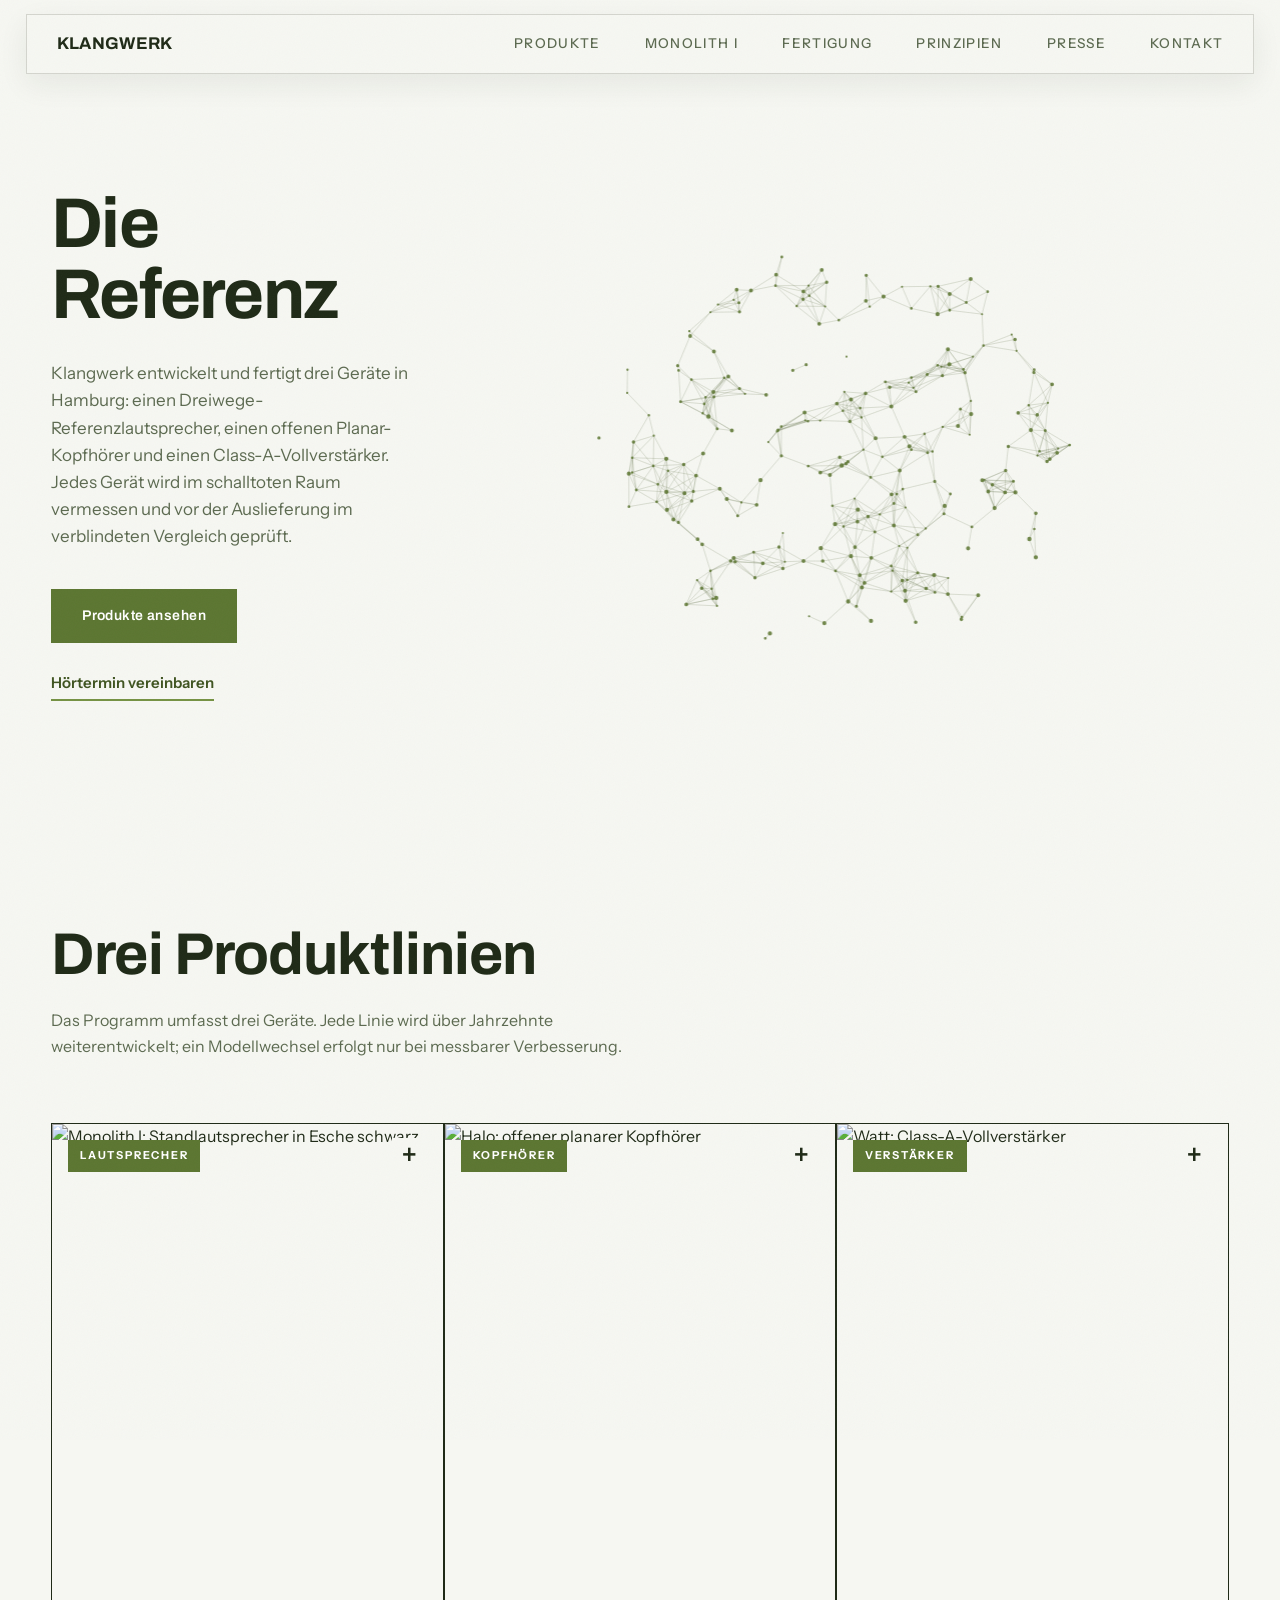
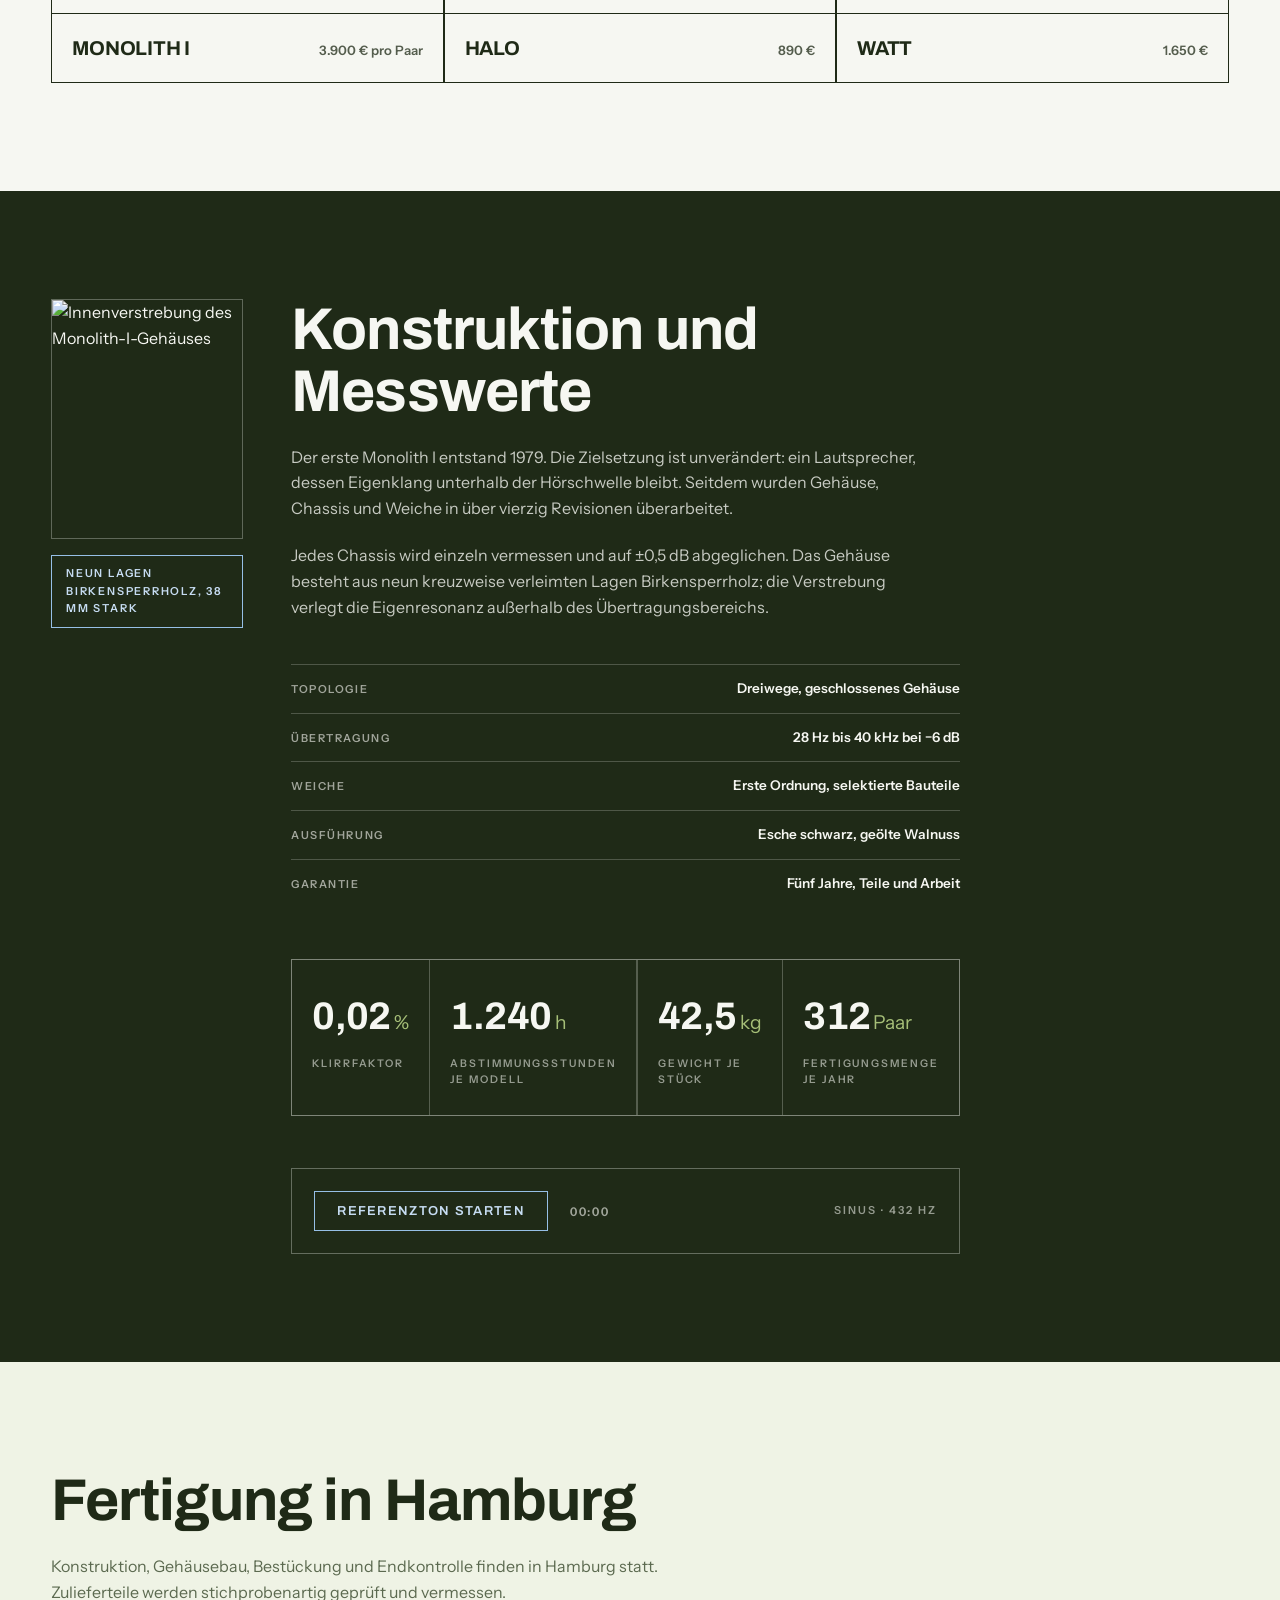
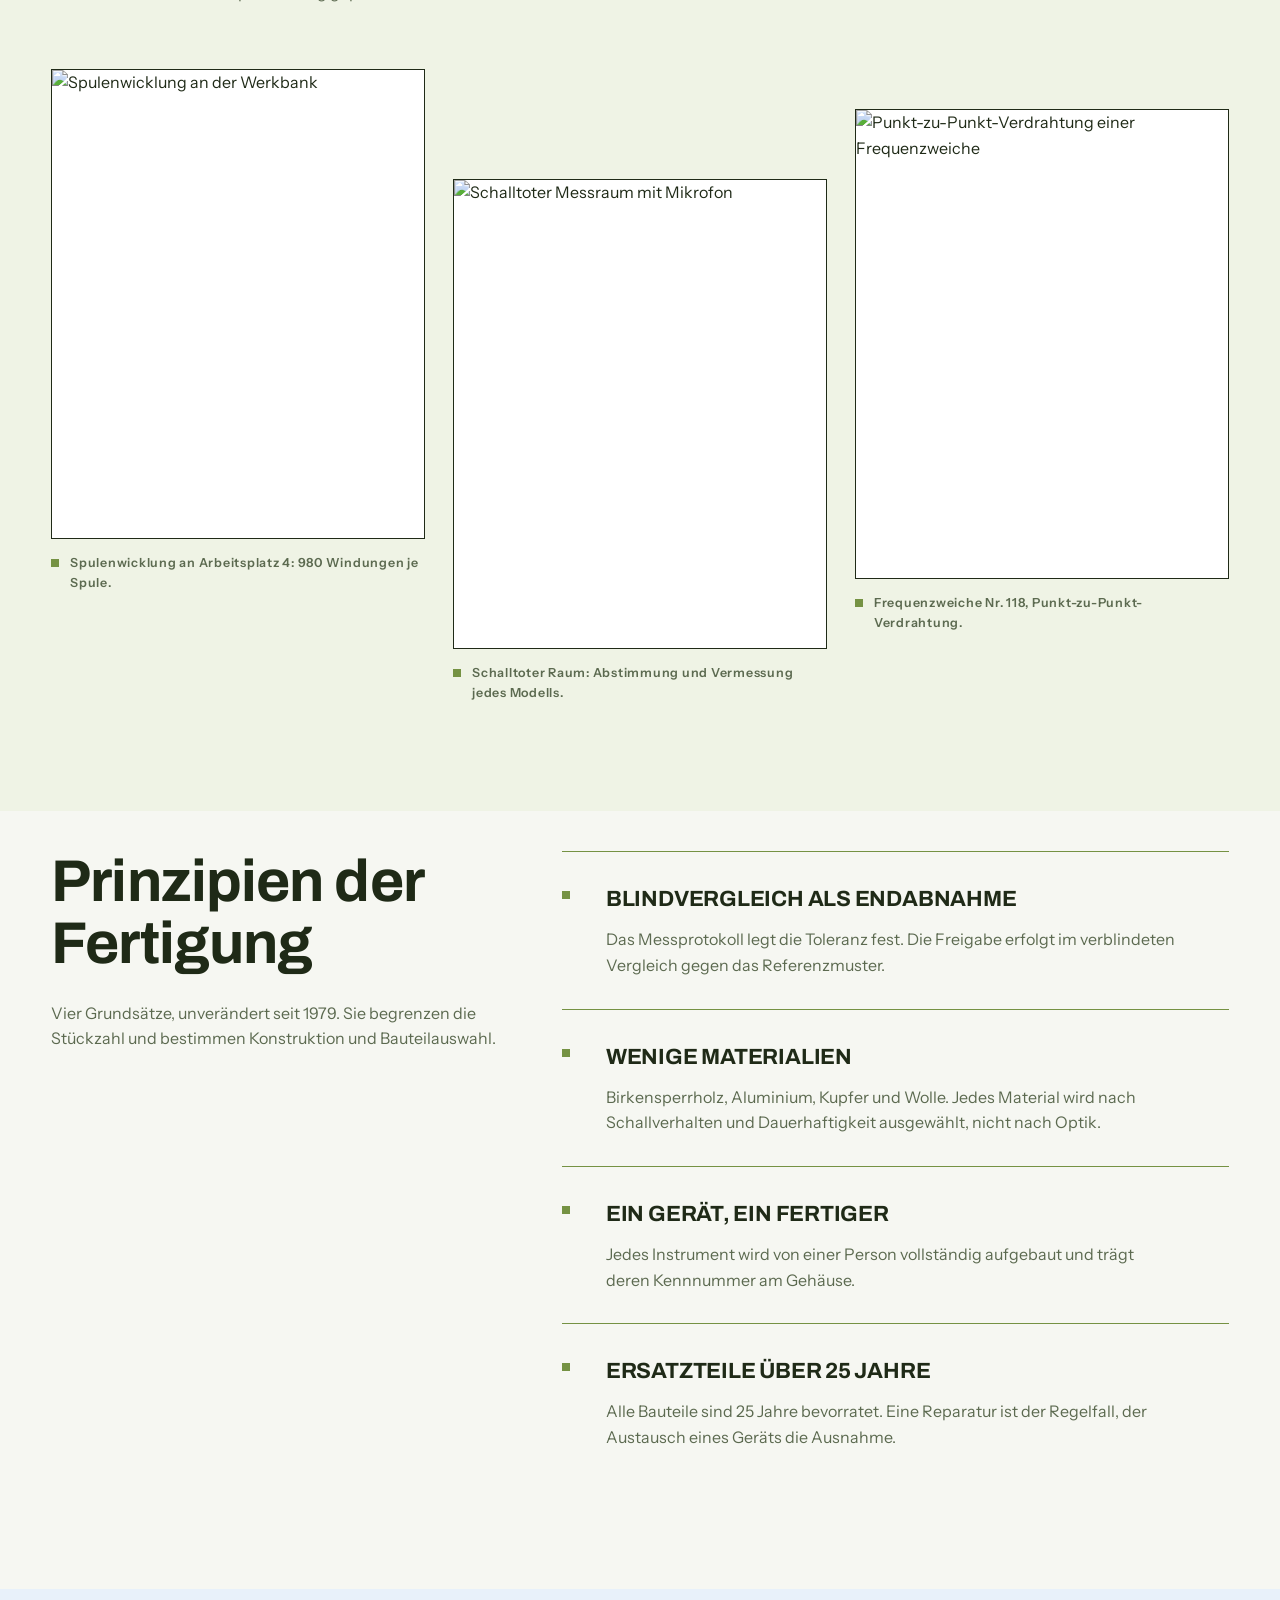
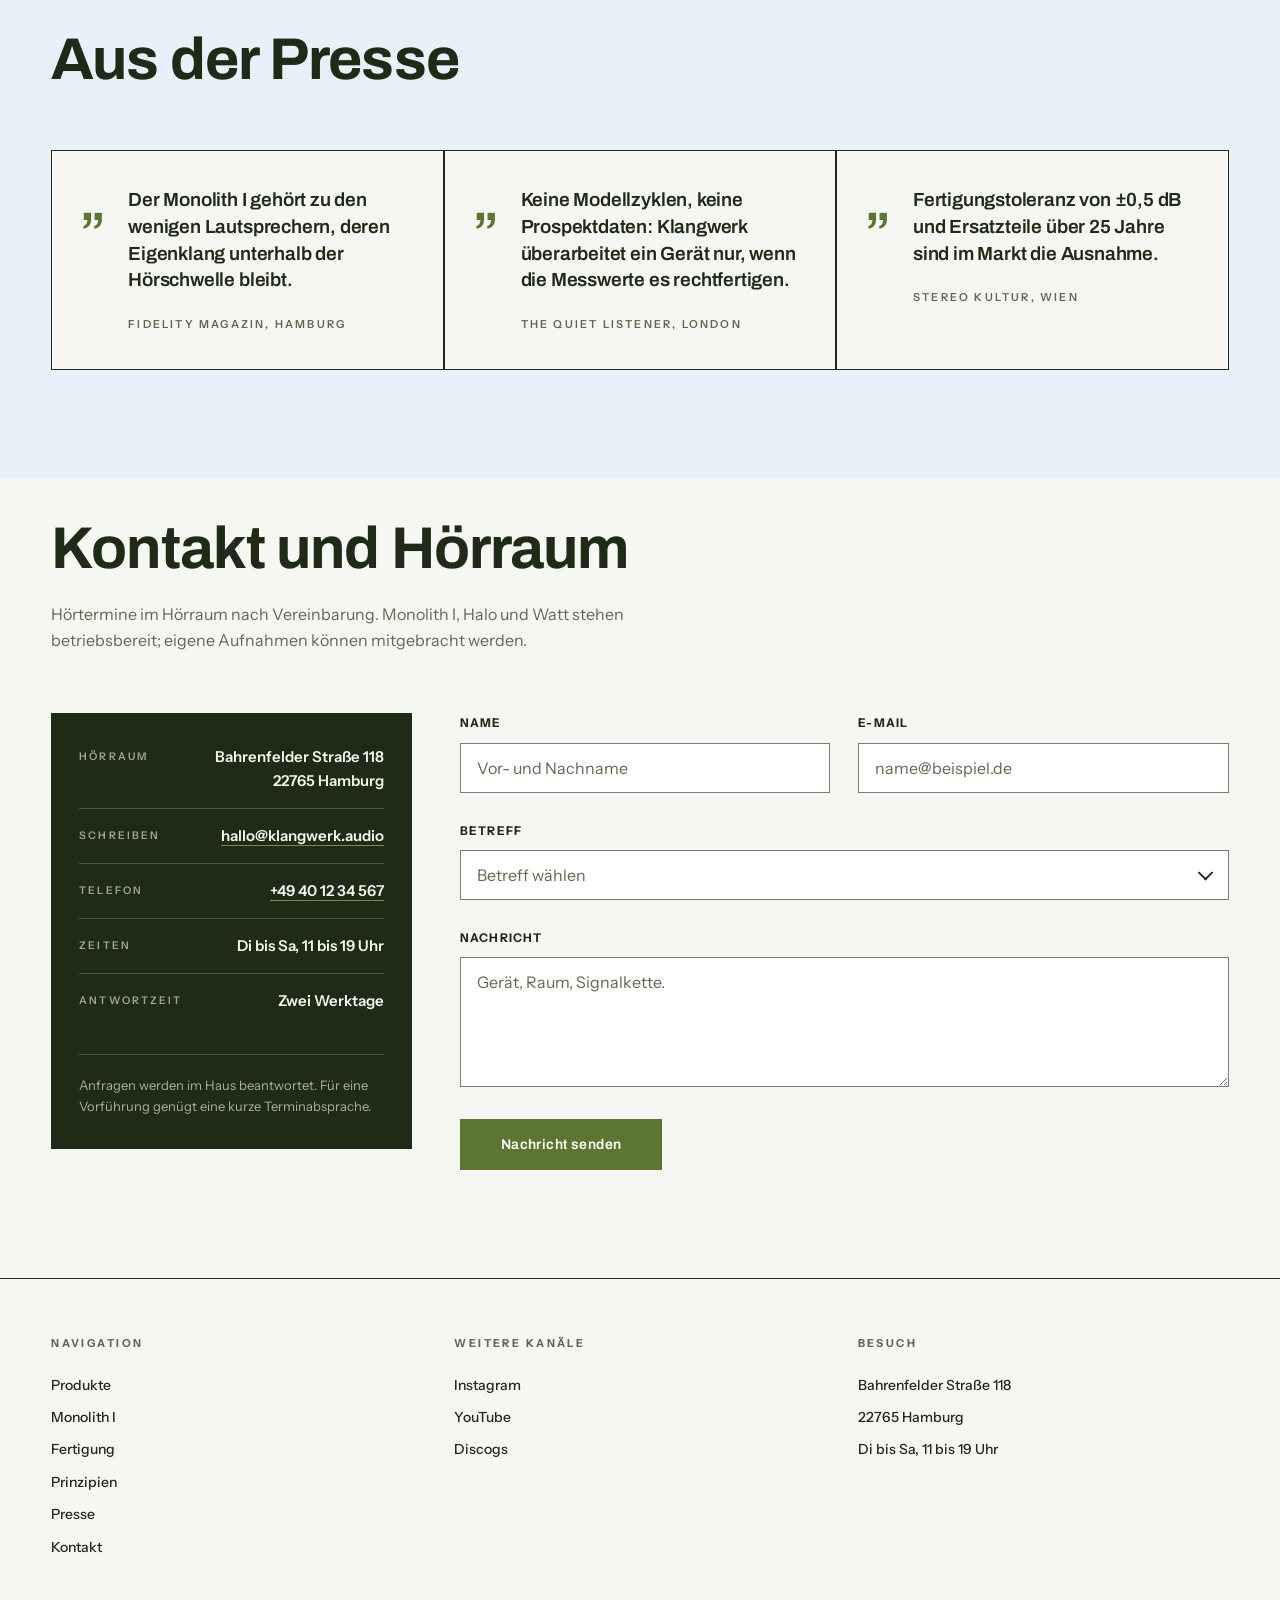
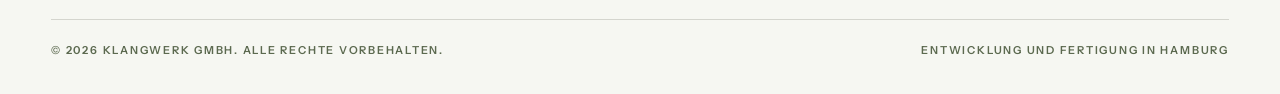
==== index.html @ 1035ee89 "Klangwerk: Hero, Partikelwolke und Navigation - Neue Kopfzeile "Die Referenz" im Hero, Satzschreibun" ====
<!DOCTYPE html>
<html lang="de">
<head>
<meta charset="UTF-8">
<meta name="viewport" content="width=device-width, initial-scale=1.0">
<title>KLANGWERK — Lautsprecher, Kopfhörer und Verstärker aus Hamburg</title>
<meta name="description" content="Entwicklung und Fertigung von Lautsprechern, Kopfhörern und Verstärkern in Hamburg seit 1979. Messung im schalltoten Raum, Fertigungstoleranz ±0,5 dB, Ersatzteile über 25 Jahre.">
<meta name="theme-color" content="#F6F7F2">
<meta property="og:type" content="website">
<meta property="og:locale" content="de_DE">
<meta property="og:title" content="KLANGWERK — Lautsprecher, Kopfhörer, Verstärker">
<meta property="og:description" content="Drei Produktlinien, gefertigt in Hamburg. Messprotokolle, Fertigungstoleranz und Ersatzteilversorgung über 25 Jahre.">
<meta property="og:url" content="https://klangwerk.audio/">
<meta property="og:image" content="https://picsum.photos/seed/klangwerk-monolith-front/1200/630">
<meta name="twitter:card" content="summary_large_image">
<link rel="icon" href="data:image/svg+xml,%3Csvg%20xmlns='http://www.w3.org/2000/svg'%20viewBox='0%200%2032%2032'%3E%3Crect%20width='32'%20height='32'%20fill='%23759243'/%3E%3Ctext%20x='16'%20y='24'%20font-family='Helvetica,Arial,sans-serif'%20font-size='21'%20font-weight='700'%20fill='%23F6F7F2'%20text-anchor='middle'%3EK%3C/text%3E%3C/svg%3E">
<link rel="preconnect" href="https://fonts.googleapis.com">
<link rel="preconnect" href="https://fonts.gstatic.com" crossorigin>
<link href="https://fonts.googleapis.com/css2?family=Archivo:wght@500;600;700&family=Instrument+Sans:wght@400;500;600;700&display=swap" rel="stylesheet">
<link rel="stylesheet" href="styles.css">
<noscript><style>.tone,.card-plus{display:none}.card-info{position:static;opacity:1;visibility:visible}.menu-btn,.menu-pop{display:none}.nav{display:flex;flex-wrap:wrap;gap:6px 20px}.head-in{height:auto;min-height:60px;padding:10px 22px}.hero-cloud{display:none}.hero-left{grid-column:1/-1}section{scroll-margin-top:110px}</style></noscript>
<script src="script.js" defer></script>
</head>

<body>
<div class="noise" aria-hidden="true"></div>

<header class="site-head">
  <div class="wrap head-in">
    <a class="wordmark" href="#top">KLANGWERK</a>
    <nav class="nav" aria-label="Hauptnavigation">
      <a href="#lineup">Produkte</a>
      <a href="#flagship">Monolith I</a>
      <a href="#craft">Fertigung</a>
      <a href="#approach">Prinzipien</a>
      <a href="#press">Presse</a>
      <a href="#contact">Kontakt</a>
    </nav>
    <button class="menu-btn" id="menuBtn" type="button" popovertarget="menuPop" aria-controls="menuPop">
      <svg class="menu-icon" viewBox="0 0 18 16" fill="none" aria-hidden="true" focusable="false"><path d="M0 2h18M0 8h18M0 14h18" stroke="currentColor" stroke-width="2"/></svg>
      <span>Menü</span>
    </button>
  </div>
</header>

<div class="menu-pop" id="menuPop" popover>
  <div class="wrap">
    <nav aria-label="Menü in kleiner Ansicht">
      <a href="#lineup">Produkte</a>
      <a href="#flagship">Monolith I</a>
      <a href="#craft">Fertigung</a>
      <a href="#approach">Prinzipien</a>
      <a href="#press">Presse</a>
      <a href="#contact">Kontakt</a>
    </nav>
    <p class="menu-foot">
      <a href="tel:+49401234567">+49 40 12 34 567</a>
      <a href="mailto:hallo@klangwerk.audio">hallo@klangwerk.audio</a>
      <span>Bahrenfelder Straße 118, 22765 Hamburg</span>
    </p>
  </div>
</div>

<main id="top">

  <!-- HERO -->
  <section class="hero">
    <div class="wrap">
      <div class="hero-grid">
        <div class="hero-left">
          <h1 class="hero-h">Die Referenz</h1>
          <p class="hero-sub">Klangwerk entwickelt und fertigt drei Geräte in Hamburg: einen Dreiwege-Referenzlautsprecher, einen offenen Planar-Kopfhörer und einen Class-A-Vollverstärker. Jedes Gerät wird im schalltoten Raum vermessen und vor der Auslieferung im verblindeten Vergleich geprüft.</p>
          <div class="hero-ctas">
            <a class="btn" href="#lineup">Produkte ansehen</a>
            <a class="tlink" href="#contact">Hörtermin vereinbaren</a>
          </div>
        </div>
        <div class="hero-cloud" aria-hidden="true"><canvas id="cloud"></canvas></div>
      </div>
    </div>
  </section>

  <!-- KOLLEKTION -->
  <section class="sec" id="lineup">
    <div class="wrap">
      <h2>Drei Produktlinien</h2>
      <p class="sec-intro">Das Programm umfasst drei Geräte. Jede Linie wird über Jahrzehnte weiterentwickelt; ein Modellwechsel erfolgt nur bei messbarer Verbesserung.</p>

      <div class="cards">
        <article class="card" tabindex="0">
          <div class="card-media">
            <img src="https://picsum.photos/seed/klangwerk-monolith-speaker/900/1125" width="900" height="1125" loading="lazy" decoding="async" alt="Monolith I: Standlautsprecher in Esche schwarz">
            <span class="card-tag">Lautsprecher</span><span class="card-plus" aria-hidden="true">+</span>
          </div>
          <div class="card-bar"><h3>MONOLITH I</h3><span class="price">3.900 € pro Paar</span></div>
          <div class="card-info">
            <p>Dreiwege-Referenzlautsprecher mit geschlossenem Gehäuse. Abstimmung im schalltoten Raum, Fertigungstoleranz ±0,5 dB.</p>
            <ul>
              <li><span>Topologie</span><b>Dreiwege, geschlossen</b></li>
              <li><span>Übertragung</span><b>28 Hz bis 40 kHz</b></li>
              <li><span>Wirkungsgrad</span><b>90 dB / 8 Ω</b></li>
              <li><span>Gewicht</span><b>42,5 kg pro Stück</b></li>
            </ul>
            <a class="card-cta" href="#contact">Hörtermin anfragen <i>→</i></a>
          </div>
        </article>

        <article class="card" tabindex="0">
          <div class="card-media">
            <img src="https://picsum.photos/seed/klangwerk-halo-headphones/900/1125" width="900" height="1125" loading="lazy" decoding="async" alt="Halo: offener planarer Kopfhörer">
            <span class="card-tag">Kopfhörer</span><span class="card-plus" aria-hidden="true">+</span>
          </div>
          <div class="card-bar"><h3>HALO</h3><span class="price">890 €</span></div>
          <div class="card-info">
            <p>Offener planarer Kopfhörer. Gehäuse und Bügel aus einem Aluminiumblock gefräst, Treiber mit 90 mm Durchmesser.</p>
            <ul>
              <li><span>Treiber</span><b>Planar, Ø 90 mm</b></li>
              <li><span>Übertragung</span><b>12 Hz bis 46 kHz</b></li>
              <li><span>Impedanz</span><b>32 Ω</b></li>
              <li><span>Gewicht</span><b>385 g</b></li>
            </ul>
            <a class="card-cta" href="#contact">Hörtermin anfragen <i>→</i></a>
          </div>
        </article>

        <article class="card" tabindex="0">
          <div class="card-media">
            <img src="https://picsum.photos/seed/klangwerk-watt-amplifier/900/1125" width="900" height="1125" loading="lazy" decoding="async" alt="Watt: Class-A-Vollverstärker">
            <span class="card-tag">Verstärker</span><span class="card-plus" aria-hidden="true">+</span>
          </div>
          <div class="card-bar"><h3>WATT</h3><span class="price">1.650 €</span></div>
          <div class="card-info">
            <p>Class-A-Vollverstärker mit handgewickeltem Ringkerntransformator und passiver Kühlung über das Gehäuse.</p>
            <ul>
              <li><span>Leistung</span><b>2 × 45 W, Class A</b></li>
              <li><span>Klirrfaktor</span><b>0,02 % THD</b></li>
              <li><span>Eingänge</span><b>Vier Line, MM Phono</b></li>
              <li><span>Gewicht</span><b>11,8 kg</b></li>
            </ul>
            <a class="card-cta" href="#contact">Hörtermin anfragen <i>→</i></a>
          </div>
        </article>
      </div>
    </div>
  </section>

  <!-- FLAGGSCHIFF -->
  <section class="sec dark" id="flagship">
    <div class="wrap">
      <div class="flag-grid">
        <div class="flag-left">
          <div class="flag-sticky">
            <figure><img src="https://picsum.photos/seed/klangwerk-monolith-interior/900/1125" width="900" height="1125" loading="lazy" decoding="async" alt="Innenverstrebung des Monolith-I-Gehäuses"></figure>
            <span class="flag-chip">Neun Lagen Birkensperrholz, 38 mm stark</span>
          </div>
        </div>
        <div class="flag-right">
          <h2>Konstruktion und Messwerte</h2>
          <p>Der erste Monolith I entstand 1979. Die Zielsetzung ist unverändert: ein Lautsprecher, dessen Eigenklang unterhalb der Hörschwelle bleibt. Seitdem wurden Gehäuse, Chassis und Weiche in über vierzig Revisionen überarbeitet.</p>
          <p>Jedes Chassis wird einzeln vermessen und auf ±0,5 dB abgeglichen. Das Gehäuse besteht aus neun kreuzweise verleimten Lagen Birkensperrholz; die Verstrebung verlegt die Eigenresonanz außerhalb des Übertragungsbereichs.</p>

          <dl class="spec-dl">
            <div><dt>Topologie</dt><dd>Dreiwege, geschlossenes Gehäuse</dd></div>
            <div><dt>Übertragung</dt><dd>28 Hz bis 40 kHz bei −6 dB</dd></div>
            <div><dt>Weiche</dt><dd>Erste Ordnung, selektierte Bauteile</dd></div>
            <div><dt>Ausführung</dt><dd>Esche schwarz, geölte Walnuss</dd></div>
            <div><dt>Garantie</dt><dd>Fünf Jahre, Teile und Arbeit</dd></div>
          </dl>

          <div class="counters">
            <div class="counter"><span class="num">0,02</span><i>%</i><small>Klirrfaktor</small></div>
            <div class="counter"><span class="num">1.240</span><i>h</i><small>Abstimmungsstunden je Modell</small></div>
            <div class="counter"><span class="num">42,5</span><i>kg</i><small>Gewicht je Stück</small></div>
            <div class="counter"><span class="num">312</span><i>Paar</i><small>Fertigungsmenge je Jahr</small></div>
          </div>

          <div class="tone" id="tone">
            <button class="tone-btn" id="toneBtn" type="button">Referenzton starten</button>
            <span class="tone-time" id="toneTime">00:00</span>
            <span class="tone-label">Sinus · 432 Hz</span>
          </div>
        </div>
      </div>
    </div>
  </section>

  <!-- FERTIGUNG -->
  <section class="sec tint-g" id="craft">
    <div class="wrap">
      <h2>Fertigung in Hamburg</h2>
      <p class="sec-intro">Konstruktion, Gehäusebau, Bestückung und Endkontrolle finden in Hamburg statt. Zulieferteile werden stichprobenartig geprüft und vermessen.</p>
      <div class="craft-grid">
        <figure class="f1">
          <div class="imgbox"><img src="https://picsum.photos/seed/klangwerk-coil-winding/700/880" width="700" height="880" loading="lazy" decoding="async" alt="Spulenwicklung an der Werkbank"></div>
          <figcaption>Spulenwicklung an Arbeitsplatz 4: 980 Windungen je Spule.</figcaption>
        </figure>
        <figure class="f2">
          <div class="imgbox"><img src="https://picsum.photos/seed/klangwerk-anechoic-chamber/700/880" width="700" height="880" loading="lazy" decoding="async" alt="Schalltoter Messraum mit Mikrofon"></div>
          <figcaption>Schalltoter Raum: Abstimmung und Vermessung jedes Modells.</figcaption>
        </figure>
        <figure class="f3">
          <div class="imgbox"><img src="https://picsum.photos/seed/klangwerk-soldering-bench/700/880" width="700" height="880" loading="lazy" decoding="async" alt="Punkt-zu-Punkt-Verdrahtung einer Frequenzweiche"></div>
          <figcaption>Frequenzweiche Nr. 118, Punkt-zu-Punkt-Verdrahtung.</figcaption>
        </figure>
      </div>
    </div>
  </section>

  <!-- HALTUNG -->
  <section class="sec" id="approach" style="padding-top:40px">
    <div class="wrap appr-grid">
      <div class="appr-left">
        <div class="appr-sticky">
          <h2>Prinzipien der Fertigung</h2>
          <p class="sec-intro" style="margin-top:26px">Vier Grundsätze, unverändert seit 1979. Sie begrenzen die Stückzahl und bestimmen Konstruktion und Bauteilauswahl.</p>
        </div>
      </div>
      <div class="appr-right">
        <div class="principle"><span class="sq"></span><div><h3>Blindvergleich als Endabnahme</h3><p>Das Messprotokoll legt die Toleranz fest. Die Freigabe erfolgt im verblindeten Vergleich gegen das Referenzmuster.</p></div></div>
        <div class="principle"><span class="sq"></span><div><h3>Wenige Materialien</h3><p>Birkensperrholz, Aluminium, Kupfer und Wolle. Jedes Material wird nach Schallverhalten und Dauerhaftigkeit ausgewählt, nicht nach Optik.</p></div></div>
        <div class="principle"><span class="sq"></span><div><h3>Ein Gerät, ein Fertiger</h3><p>Jedes Instrument wird von einer Person vollständig aufgebaut und trägt deren Kennnummer am Gehäuse.</p></div></div>
        <div class="principle"><span class="sq"></span><div><h3>Ersatzteile über 25 Jahre</h3><p>Alle Bauteile sind 25 Jahre bevorratet. Eine Reparatur ist der Regelfall, der Austausch eines Geräts die Ausnahme.</p></div></div>
      </div>
    </div>
  </section>

  <!-- PRESSE -->
  <section class="sec tint-b" id="press" style="padding-top:40px">
    <div class="wrap">
      <h2>Aus der Presse</h2>
      <div class="quotes">
        <blockquote class="quote"><p>Der Monolith I gehört zu den wenigen Lautsprechern, deren Eigenklang unterhalb der Hörschwelle bleibt.</p><footer>Fidelity Magazin, Hamburg</footer></blockquote>
        <blockquote class="quote"><p>Keine Modellzyklen, keine Prospektdaten: Klangwerk überarbeitet ein Gerät nur, wenn die Messwerte es rechtfertigen.</p><footer>The Quiet Listener, London</footer></blockquote>
        <blockquote class="quote"><p>Fertigungstoleranz von ±0,5 dB und Ersatzteile über 25 Jahre sind im Markt die Ausnahme.</p><footer>Stereo Kultur, Wien</footer></blockquote>
      </div>
    </div>
  </section>

  <!-- KONTAKT -->
  <section class="sec" id="contact" style="padding-top:40px">
    <div class="wrap">
      <h2>Kontakt und Hörraum</h2>
      <p class="sec-intro">Hörtermine im Hörraum nach Vereinbarung. Monolith I, Halo und Watt stehen betriebsbereit; eigene Aufnahmen können mitgebracht werden.</p>

      <div class="contact-grid">
        <div class="c-left">
          <div class="cpanel">
            <dl>
              <div><dt>Hörraum</dt><dd>Bahrenfelder Straße 118<br>22765 Hamburg</dd></div>
              <div><dt>Schreiben</dt><dd><a href="mailto:hallo@klangwerk.audio">hallo@klangwerk.audio</a></dd></div>
              <div><dt>Telefon</dt><dd><a href="tel:+49401234567">+49 40 12 34 567</a></dd></div>
              <div><dt>Zeiten</dt><dd>Di bis Sa, 11 bis 19 Uhr</dd></div>
              <div><dt>Antwortzeit</dt><dd>Zwei Werktage</dd></div>
            </dl>
            <p class="csign">Anfragen werden im Haus beantwortet. Für eine Vorführung genügt eine kurze Terminabsprache.</p>
          </div>
        </div>

        <form class="c-right" id="contactForm" novalidate>
          <noscript>
            <div class="field wide">
              <p class="sec-intro">JavaScript ist deaktiviert, deshalb kann dieses Formular nicht übermittelt werden. Anfragen per E-Mail an <a href="mailto:hallo@klangwerk.audio" style="border-bottom:1.5px solid currentColor">hallo@klangwerk.audio</a>.</p>
            </div>
          </noscript>
          <div class="fgrid">
            <div class="field">
              <label class="flab" for="fName">Name</label>
              <input class="fin" type="text" id="fName" name="name" required autocomplete="name" placeholder="Vor- und Nachname" aria-describedby="fNameMsg">
              <span class="fmsg" id="fNameMsg">Name erforderlich.</span>
            </div>
            <div class="field">
              <label class="flab" for="fMail">E-Mail</label>
              <input class="fin" type="email" id="fMail" name="email" required autocomplete="email" placeholder="name@beispiel.de" aria-describedby="fMailMsg">
              <span class="fmsg" id="fMailMsg">Gültige E-Mail-Adresse erforderlich.</span>
            </div>
            <div class="field wide">
              <label class="flab" for="fTopic">Betreff</label>
              <div class="selwrap">
                <select class="fin" id="fTopic" name="topic" required aria-describedby="fTopicMsg">
                  <option value="" disabled selected hidden>Betreff wählen</option>
                  <option>Allgemeine Anfrage</option>
                  <option>Monolith I</option>
                  <option>Halo (Kopfhörer)</option>
                  <option>Watt (Verstärker)</option>
                  <option>Service und Reparatur</option>
                </select>
              </div>
              <span class="fmsg" id="fTopicMsg">Bitte ein Thema wählen.</span>
            </div>
            <div class="field wide">
              <label class="flab" for="fMsg">Nachricht</label>
              <textarea class="fin" id="fMsg" name="message" rows="5" required placeholder="Gerät, Raum, Signalkette." aria-describedby="fMsgMsg"></textarea>
              <span class="fmsg" id="fMsgMsg">Nachricht erforderlich.</span>
            </div>
            <div class="form-foot">
              <button class="btn submit" type="submit" id="submitBtn">Nachricht senden</button>
              <span class="form-note" id="formNote" role="status"></span>
            </div>
          </div>
        </form>
      </div>
    </div>
  </section>
</main>

<footer class="footer">
  <div class="wrap">
    <div class="foot-cols">
      <div><h3>Navigation</h3><a href="#lineup">Produkte</a><a href="#flagship">Monolith I</a><a href="#craft">Fertigung</a><a href="#approach">Prinzipien</a><a href="#press">Presse</a><a href="#contact">Kontakt</a></div>
      <div><h3>Weitere Kanäle</h3><a href="https://www.instagram.com/klangwerk.audio/" target="_blank" rel="noopener noreferrer">Instagram</a><a href="https://www.youtube.com/@klangwerk" target="_blank" rel="noopener noreferrer">YouTube</a><a href="https://www.discogs.com/seller/klangwerk/profile" target="_blank" rel="noopener noreferrer">Discogs</a></div>
      <div><h3>Besuch</h3><ul><li>Bahrenfelder Straße 118</li><li>22765 Hamburg</li><li>Di bis Sa, 11 bis 19 Uhr</li></ul></div>
    </div>
    <div class="legal"><span>© 2026 Klangwerk GmbH. Alle Rechte vorbehalten.</span><span>Entwicklung und Fertigung in Hamburg</span></div>
  </div>
</footer>

</body>
</html>
---- styles.css ----
/* Klangwerk: gesamte Gestaltung der Seite. Oben Farben, Rasterweiten und Grundwerte. */
:root{
  /* Grundflächen und Text */
  --paper:#F6F7F2; --surface:#FFFFFF; --ink:#1F2A17; --muted:#5C6A50;
  /* --line trennt nur Zierflächen, --line-strong umrandet Bedienelemente (3:1) */
  --line:rgba(31,42,23,.16); --line-strong:rgba(31,42,23,.6);
  /* Hauptfarbe */
  --green:#759243; --green-d:#5C7631; --green-dd:#3F5420; --green-l:#A6BF78; --green-ll:#D9E4C4; --green-tint:#EFF3E5;
  /* Zweitfarbe */
  --blue:#96BFE6; --blue-l:#C6DCF2; --blue-ll:#E8F1FA; --blue-d:#6B98C4; --blue-dd:#3B5F89;
  --disp:'Archivo',sans-serif; --body:'Instrument Sans',sans-serif;
}
*{margin:0;padding:0;box-sizing:border-box}
html{scroll-behavior:smooth}
body{background:var(--paper);color:var(--ink);font-family:var(--body);font-size:16px;line-height:1.6;-webkit-font-smoothing:antialiased;overflow-x:hidden}
img{display:block;max-width:100%}
a{color:inherit;text-decoration:none}
ul{list-style:none}
::selection{background:var(--green-d);color:#fff}
:focus-visible{outline:2px solid var(--green);outline-offset:3px}
.wrap{width:min(1240px,92vw);margin-inline:auto}
section{scroll-margin-top:90px}

/* Papierkorn, statisch */
.noise{position:fixed;inset:-60%;width:220%;height:220%;pointer-events:none;z-index:90;opacity:.03;
  background-image:url("data:image/svg+xml,%3Csvg xmlns='http://www.w3.org/2000/svg' width='300' height='300'%3E%3Cfilter id='n'%3E%3CfeTurbulence type='fractalNoise' baseFrequency='0.85' numOctaves='2'/%3E%3C/filter%3E%3Crect width='300' height='300' filter='url(%23n)'/%3E%3C/svg%3E")}

/* ---------- Kopfzeile ---------- */
/* Die Leiste schwebt über dem Inhalt: eigener Rand, fast Fensterbreite, heller
   Rahmen und weicher Schatten. Ab 1180px ragt sie seitlich über den Satzspiegel
   hinaus, damit der Kopf breiter wirkt als der Inhalt darunter. */
.site-head{position:fixed;top:14px;left:0;right:0;z-index:60}
.head-in{display:flex;align-items:center;justify-content:space-between;gap:24px;height:60px;padding:0 22px;
  background:var(--paper);border:1px solid var(--line);box-shadow:0 10px 30px rgba(31,42,23,.07)}
.wordmark{font-family:var(--disp);font-weight:700;letter-spacing:.02em;font-size:17px}
.wordmark sup{font-size:9px;color:var(--green-d)}
.wordmark:hover{color:var(--green-dd)}
.nav{display:flex;gap:30px}
.nav a{font-size:13px;font-weight:500;letter-spacing:.08em;text-transform:uppercase;color:var(--muted);padding:6px 0;
  background-image:linear-gradient(var(--green),var(--green));background-repeat:no-repeat;background-position:bottom;background-size:0 3px;
  transition:color .2s ease,background-size .2s ease}
.nav a:hover{color:var(--ink)}
.nav a.active{color:var(--green-dd);background-size:100% 3px}
/* Auf dem Desktop atmet die Leiste mehr und reicht seitlich über den Satzspiegel
   hinaus: 1400px statt 1240px, bei 1440px Fenster also 70px links und rechts
   über der Kante des Inhalts. Innen 30px statt 22px, Abstand 44px statt 30px
   und etwas mehr Laufweite. Nachgemessen mit den echten Zeichenbreiten: 713px
   für die sechs Einträge (vorher 611px), 117px Wortmarke, 219px frei bei 1180px.
   Erst ab 1180px, weil die Navigation darunter noch Platz braucht. */
@media(min-width:1180px){
  .head-in{width:min(1400px,96vw);padding:0 30px}
  .nav{gap:44px}
  .nav a{font-size:13.5px;letter-spacing:.1em;padding:7px 0}
}

/* Menüknopf und Popover */
.menu-btn{display:none;align-items:center;gap:10px;background:none;border:1.5px solid var(--line-strong);color:var(--ink);padding:9px 14px;
  font-family:var(--body);font-size:12px;font-weight:600;letter-spacing:.14em;text-transform:uppercase;cursor:pointer;
  transition:background-color .2s ease,border-color .2s ease,color .2s ease}
.menu-btn:hover{background:var(--green-tint);border-color:var(--green);color:var(--green-dd)}
.menu-icon{width:18px;height:16px;display:block}
.menu-pop{position:fixed;top:82px;left:50%;transform:translateX(-50%);width:min(1240px,92vw);height:auto;max-height:calc(100vh - 100px);overflow:auto;margin:0;
  border:1px solid var(--line);border-top:1.5px solid var(--green);background:var(--paper);color:var(--ink);padding:10px 22px 24px;
  box-shadow:0 20px 34px rgba(31,42,23,.14)}
.menu-pop::backdrop{background:transparent}
.menu-pop nav{display:flex;flex-direction:column}
.menu-pop a{font-family:var(--disp);font-size:19px;font-weight:600;padding:13px 0;border-bottom:1px solid var(--line)}
.menu-pop a:hover{color:var(--green-dd)}
.menu-foot{display:flex;flex-wrap:wrap;gap:6px 24px;margin-top:20px;font-size:13px;color:var(--muted)}
.menu-foot a{font-family:var(--body);font-size:13px;font-weight:600;border:0;padding:0;color:var(--green-dd);text-decoration:underline;text-underline-offset:3px}
.menu-foot a:hover{color:var(--green-d)}
/* Ohne Popover-Unterstützung steuert eine Klasse die Sichtbarkeit */
html.no-popover .menu-pop{display:none}
html.no-popover .menu-pop.open{display:block}
@media(max-width:960px){.nav{display:none}.menu-btn{display:flex}}


/* ---------- Hero ---------- */
/* Der Abstand oben hält die schwebende Leiste frei (14px + 60px) und lässt danach
   Luft: 118px plus 20px im Raster, früher waren es 206px. */
.hero{padding:118px 0 0}
.hero-grid{display:grid;grid-template-columns:repeat(12,1fr);gap:32px;padding:20px 0 64px}
.hero-left{grid-column:1/5;align-self:center}
/* Der Kopf steht links neben der Wolke. Das Raster teilt 4 zu 8 Spalten (Text 392px,
   Wolke 816px bei 1240px Inhaltsbreite). Grundlage der Schriftgröße sind die echten
   Archivo-Metriken: „Die Referenz“ in Satzschreibung misst 5,794 em, das längste Wort
   „Referenz“ allein 4,108 em. Höchstwert 5rem (80px): „Referenz“ 329px in 392px, also
   16% Reserve. Der ganze Satz misst 464px, bricht im Raster deshalb immer in zwei
   Zeilen, unter 961px steht er in einer. Die 5,5vw halten denselben Anteil Reserve bis
   zum Höchstwert. Keine Trennstellen; break-word bleibt als Netz, falls die Schrift
   einmal nicht lädt. Geprüft von 320px bis 2560px Fensterbreite. */
.hero-h{font-family:var(--disp);font-weight:700;font-size:clamp(2.4rem,5.5vw,5rem);line-height:1;letter-spacing:-.025em;margin-bottom:30px;
  hyphens:none;overflow-wrap:break-word}
.hollow{color:transparent;-webkit-text-stroke:1.5px var(--green)}
@supports not (-webkit-text-stroke:1px black){.hollow{color:var(--green)}}
.hero-sub{margin-top:0;max-width:46ch;color:var(--muted);font-size:17px}
.hero-ctas{display:flex;gap:28px;margin-top:38px;align-items:center;flex-wrap:wrap}
.btn{display:inline-block;background:var(--green-d);color:#fff;border:1.5px solid var(--green-d);padding:15px 30px;font-family:var(--disp);font-weight:600;font-size:14px;letter-spacing:.03em;cursor:pointer;
  transition:background-color .2s ease,border-color .2s ease,color .2s ease}
.btn:hover{background:var(--green-dd);border-color:var(--green-dd);color:#fff}
.btn:disabled,.btn:disabled:hover{background:var(--muted);border-color:var(--muted);color:#fff;cursor:default}
.tlink{font-weight:600;font-size:15px;color:var(--green-dd);border-bottom:2px solid var(--green);padding-bottom:4px;transition:color .2s ease,border-color .2s ease}
.tlink:hover{color:var(--ink);border-color:var(--ink)}
/* Die Wolke steht für sich: keine Fläche, kein Rahmen, nur Punkte auf dem Papier.
   Sie bekommt acht von zwölf Spalten (816px) und wächst mit der Fensterbreite.
   Ohne JavaScript bleibt die Stelle leer, die Aufteilung der Seite stimmt weiter. */
.hero-cloud{position:relative;grid-column:5/13;align-self:center;min-height:clamp(360px,48vw,700px)}
#cloud{position:absolute;inset:0;width:100%;height:100%;display:block}
.sq{display:inline-block;width:8px;height:8px;background:var(--green);margin-right:9px}
@media(max-width:960px){.hero-grid{grid-template-columns:1fr}.hero-left,.hero-cloud{grid-column:1/-1}}

/* ---------- Abschnitte ---------- */
.sec{padding-block:clamp(90px,12vh,150px)}
.sec h2{font-family:var(--disp);font-weight:700;font-size:clamp(2rem,4.6vw,3.8rem);line-height:1.05;letter-spacing:-.015em;max-width:24ch}
.sec-intro{margin-top:22px;max-width:56ch;color:var(--muted)}
.tint-g{background:var(--green-tint)}
.tint-b{background:var(--blue-ll)}

/* ---------- Kollektion ---------- */
.cards{display:grid;grid-template-columns:repeat(3,1fr);gap:1.5px;background:var(--ink);border:1.5px solid var(--ink);margin-top:64px}
.card{background:var(--paper);position:relative;overflow:hidden;display:flex;flex-direction:column}
@media(hover:none){.card{cursor:pointer}}
.card-media{position:relative;overflow:hidden;aspect-ratio:4/5}
.card-media img{width:100%;height:100%;object-fit:cover}
.card-tag{position:absolute;top:16px;left:16px;font-size:11px;font-weight:700;letter-spacing:.16em;text-transform:uppercase;background:var(--green-d);color:#fff;padding:7px 12px}
/* Plakette, damit das Plus auf jedem Bild lesbar bleibt */
.card-plus{position:absolute;top:14px;right:16px;font-family:var(--disp);font-size:26px;line-height:1.15;font-weight:600;color:var(--ink);background:var(--paper);padding:0 9px}
.card-bar{display:flex;justify-content:space-between;align-items:baseline;padding:18px 20px;border-top:1.5px solid var(--ink);transition:background-color .25s ease,color .25s ease}
.card-bar h3{font-family:var(--disp);font-size:20px;font-weight:700;letter-spacing:-.01em}
.card:hover .card-bar,.card.open .card-bar{background:var(--green-d);color:#fff}
.price{font-size:13px;font-weight:600;opacity:.75}
.card:hover .price,.card.open .price{opacity:1}
/* Messblatt: öffnet bei Hover, Fokus oder Tippen, versteckt per visibility */
.card-info{position:absolute;left:0;right:0;bottom:0;z-index:3;background:var(--ink);color:var(--paper);padding:24px 20px 22px;
  opacity:0;visibility:hidden;transition:opacity .25s ease,visibility .25s ease}
.card:hover .card-info,.card:focus-within .card-info,.card.open .card-info{opacity:1;visibility:visible}
.card-info>p{font-size:14.5px;line-height:1.55;color:rgba(246,247,242,.82);margin-bottom:16px}
.card-info li{display:flex;justify-content:space-between;gap:12px;font-size:12.5px;padding:8px 0;border-top:1px solid rgba(246,247,242,.22)}
.card-info li span{color:rgba(246,247,242,.6);text-transform:uppercase;font-size:10.5px;letter-spacing:.12em;font-weight:600;padding-top:2px}
.card-info li b{font-weight:600;text-align:right}
.card-cta{display:inline-block;margin-top:16px;font-size:12px;font-weight:700;letter-spacing:.14em;text-transform:uppercase;color:var(--green-l);border-bottom:1.5px solid var(--green-l);padding-bottom:4px}
.card-cta:hover{color:var(--paper);border-color:var(--paper)}
@media(max-width:900px){.cards{grid-template-columns:1fr}}


/* ---------- Flaggschiff ---------- */
.dark{background:var(--ink);color:var(--paper);--line:rgba(246,247,242,.22)}
.flag-grid{display:grid;grid-template-columns:repeat(12,1fr);gap:48px}
.flag-left{grid-column:1/6}
.flag-sticky{position:sticky;top:110px}
.flag-sticky figure{overflow:hidden;aspect-ratio:4/5;border:1.5px solid rgba(246,247,242,.3)}
.flag-sticky img{width:100%;height:100%;object-fit:cover}
.flag-chip{display:inline-block;margin-top:16px;font-size:11px;font-weight:600;letter-spacing:.16em;text-transform:uppercase;border:1px solid var(--blue);color:var(--blue-l);padding:9px 14px}
.flag-right h2{color:var(--paper)}
.flag-right p{color:rgba(246,247,242,.78);max-width:58ch;margin-top:22px}
.spec-dl{margin-top:44px}
.spec-dl div{display:flex;justify-content:space-between;gap:20px;padding:13px 0;border-top:1px solid var(--line);font-size:13.5px}
.spec-dl dt{color:rgba(246,247,242,.6);text-transform:uppercase;font-size:11px;letter-spacing:.14em;font-weight:600;padding-top:3px}
.spec-dl dd{font-weight:600;text-align:right}
.counters{display:grid;grid-template-columns:repeat(4,1fr);gap:1.5px;background:rgba(246,247,242,.25);border:1.5px solid rgba(246,247,242,.25);margin-top:52px}
.counter{background:var(--ink);padding:26px 20px}
.counter .num{font-family:var(--disp);font-size:clamp(1.8rem,3vw,2.6rem);font-weight:700;letter-spacing:-.015em;color:var(--paper)}
.counter .num+i{font-style:normal;font-size:clamp(.9rem,1.5vw,1.3rem);margin-left:3px;color:var(--green-l)}
.counter small{display:block;margin-top:8px;font-size:10.5px;font-weight:600;letter-spacing:.18em;text-transform:uppercase;color:rgba(246,247,242,.55)}
@media(max-width:960px){.flag-grid{grid-template-columns:1fr}.flag-left,.flag-right{grid-column:1/-1}.flag-sticky{position:static}.counters{grid-template-columns:repeat(2,1fr)}}
/* Referenzton */
.tone{margin-top:52px;border:1.5px solid rgba(246,247,242,.32);padding:22px;display:flex;align-items:center;gap:22px;flex-wrap:wrap}
.tone-btn{font-family:var(--disp);font-size:13px;font-weight:600;letter-spacing:.1em;text-transform:uppercase;background:none;border:1.5px solid var(--blue);color:var(--blue-l);padding:12px 22px;cursor:pointer;
  transition:background-color .2s ease,color .2s ease,border-color .2s ease}
.tone-btn:hover{background:var(--blue);border-color:var(--blue);color:var(--ink)}
.tone.on .tone-btn{background:var(--green-d);border-color:var(--green-d);color:#fff}
.tone-time{font-size:12px;font-weight:600;letter-spacing:.14em;color:rgba(246,247,242,.6);font-variant-numeric:tabular-nums}
.tone-label{font-size:11px;font-weight:600;letter-spacing:.18em;text-transform:uppercase;color:rgba(246,247,242,.55);margin-left:auto}

/* ---------- Fertigung ---------- */
.craft-grid{display:grid;grid-template-columns:repeat(12,1fr);gap:28px;margin-top:64px}
.craft-grid .f1{grid-column:1/5}
.craft-grid .f2{grid-column:5/9;margin-top:110px}
.craft-grid .f3{grid-column:9/13;margin-top:40px}
.craft-grid .imgbox{overflow:hidden;border:1.5px solid var(--ink);aspect-ratio:700/880;background:var(--surface)}
.craft-grid img{width:100%;height:100%;object-fit:cover}
.craft-grid figcaption{margin-top:14px;font-size:12.5px;font-weight:600;letter-spacing:.06em;color:var(--muted);display:flex;align-items:flex-start}
.craft-grid figcaption::before{content:"";width:8px;height:8px;background:var(--green);margin:6px 11px 0 0;flex:none}
@media(max-width:860px){.craft-grid .f1,.craft-grid .f2,.craft-grid .f3{grid-column:1/-1;margin-top:0}}

/* ---------- Haltung ---------- */
.appr-grid{display:grid;grid-template-columns:repeat(12,1fr);gap:48px}
.appr-left{grid-column:1/6}
.appr-sticky{position:sticky;top:120px}
.appr-right{grid-column:6/13}
.principle{border-top:1.5px solid var(--green);padding:30px 0;display:grid;grid-template-columns:26px 1fr;gap:18px}
.principle .sq{margin-top:9px}
.principle h3{font-family:var(--disp);font-size:22px;font-weight:700;letter-spacing:-.01em;text-transform:uppercase}
.principle p{margin-top:10px;color:var(--muted);max-width:52ch}
@media(max-width:960px){.appr-grid{grid-template-columns:1fr}.appr-left,.appr-right{grid-column:1/-1}.appr-sticky{position:static}}

/* ---------- Presse ---------- */
.quotes{display:grid;grid-template-columns:repeat(3,1fr);gap:1.5px;background:var(--ink);border:1.5px solid var(--ink);margin-top:60px}
/* Das Anführungszeichen sitzt in einer eigenen Spalte links neben dem Text.
   Dadurch hat es einen eigenen Zeilenkasten und kann keine Zeile überlagern. */
.quote{position:relative;background:var(--paper);padding:36px 30px 36px 76px;transition:background-color .25s ease,color .25s ease}
.quote::before{content:"„";position:absolute;left:28px;top:26px;font-family:var(--disp);font-size:52px;line-height:1;font-weight:700;color:var(--green-d);transition:color .25s ease}
.quote:hover{background:var(--green-dd);color:#fff}
.quote:hover::before{color:var(--blue)}
.quote p{font-family:var(--disp);font-size:19px;font-weight:600;line-height:1.4;letter-spacing:-.01em}
.quote footer{margin-top:22px;font-size:11px;font-weight:600;letter-spacing:.2em;text-transform:uppercase;color:var(--muted)}
.quote:hover footer{color:rgba(255,255,255,.85)}
@media(max-width:900px){.quotes{grid-template-columns:1fr}}
@media(max-width:520px){.quote{padding:30px 22px 30px 62px}.quote::before{left:20px;top:22px;font-size:42px}}

/* ---------- Kontakt ---------- */
.contact-grid{display:grid;grid-template-columns:repeat(12,1fr);gap:48px;margin-top:60px}
.c-left{grid-column:1/5}
.c-right{grid-column:5/13}
.cpanel{background:var(--ink);color:var(--paper);padding:32px 28px;position:sticky;top:110px}
.cpanel div{display:flex;justify-content:space-between;gap:16px;padding:15px 0;border-top:1px solid rgba(246,247,242,.22)}
.cpanel div:first-child{border-top:0;padding-top:0}
.cpanel dt{color:rgba(246,247,242,.6);text-transform:uppercase;font-size:10.5px;letter-spacing:.2em;font-weight:600;padding-top:4px}
.cpanel dd{font-weight:600;text-align:right;font-size:15px}
.cpanel a{border-bottom:1.5px solid var(--green);transition:border-color .2s ease,color .2s ease}
.cpanel a:hover{color:var(--green-l);border-color:var(--green-l)}
.cpanel .csign{margin-top:26px;padding-top:20px;border-top:1px solid rgba(246,247,242,.22);font-size:13px;color:rgba(246,247,242,.65)}
/* Formular */
.fgrid{display:grid;grid-template-columns:1fr 1fr;gap:28px}
.field{display:flex;flex-direction:column}
.field.wide{grid-column:1/-1}
.flab{display:block;font-size:12px;font-weight:700;letter-spacing:.1em;text-transform:uppercase;margin-bottom:10px}
.fin{width:100%;border:1.5px solid var(--line-strong);background:var(--surface);padding:14px 16px;font-family:var(--body);font-size:16px;color:var(--ink);border-radius:0;appearance:none;
  transition:border-color .2s ease,box-shadow .2s ease}
.fin::placeholder{color:var(--muted)}
.fin:hover{border-color:var(--ink)}
.fin:focus{outline:none;border-color:var(--green);box-shadow:0 0 0 3px var(--green-ll)}
textarea.fin{min-height:130px;resize:vertical}
.selwrap{position:relative}
.selwrap::after{content:"";position:absolute;right:18px;top:50%;width:9px;height:9px;border-right:2px solid var(--ink);border-bottom:2px solid var(--ink);transform:translateY(-70%) rotate(45deg);pointer-events:none}
.selwrap .fin{padding-right:48px;cursor:pointer}
.selwrap select:invalid{color:var(--muted)}
.selwrap option{color:var(--ink)}
.fmsg{display:none;margin-top:9px;font-size:13px;font-weight:600;color:var(--blue-dd)}
.field.err .fmsg{display:block}
.field.err .fin{border-color:var(--blue-dd);box-shadow:0 0 0 3px var(--blue-l)}
.form-foot{grid-column:1/-1;display:flex;align-items:center;gap:26px;flex-wrap:wrap;margin-top:4px}
.submit{font-size:14px;padding:17px 40px}
.form-note{display:none;align-items:center;font-size:14px;font-weight:600;color:var(--green-dd)}
.form-note.show{display:flex}
@media(max-width:900px){.contact-grid{grid-template-columns:1fr}.c-left,.c-right{grid-column:1/-1}.fgrid{grid-template-columns:1fr}.cpanel{position:static}}

/* ---------- Fuß ---------- */
.footer{border-top:1.5px solid var(--ink);padding:56px 0 34px}
.foot-cols{display:grid;grid-template-columns:repeat(3,1fr);gap:32px}
.foot-cols h3{font-size:11px;font-weight:700;letter-spacing:.22em;text-transform:uppercase;color:var(--muted);margin-bottom:16px}
.foot-cols a,.foot-cols li{display:block;font-size:14px;font-weight:500;padding:5px 0}
.foot-cols a:hover{color:var(--green-dd);text-decoration:underline;text-underline-offset:4px}
.legal{display:flex;justify-content:space-between;gap:16px;flex-wrap:wrap;margin-top:56px;padding-top:22px;border-top:1px solid var(--line);font-size:11px;font-weight:600;letter-spacing:.16em;text-transform:uppercase;color:var(--muted)}
@media(max-width:820px){.foot-cols{grid-template-columns:1fr;gap:26px}}

@media (prefers-reduced-motion: reduce){
  html{scroll-behavior:auto}
  *,*::before,*::after{transition-duration:.001s!important}
}
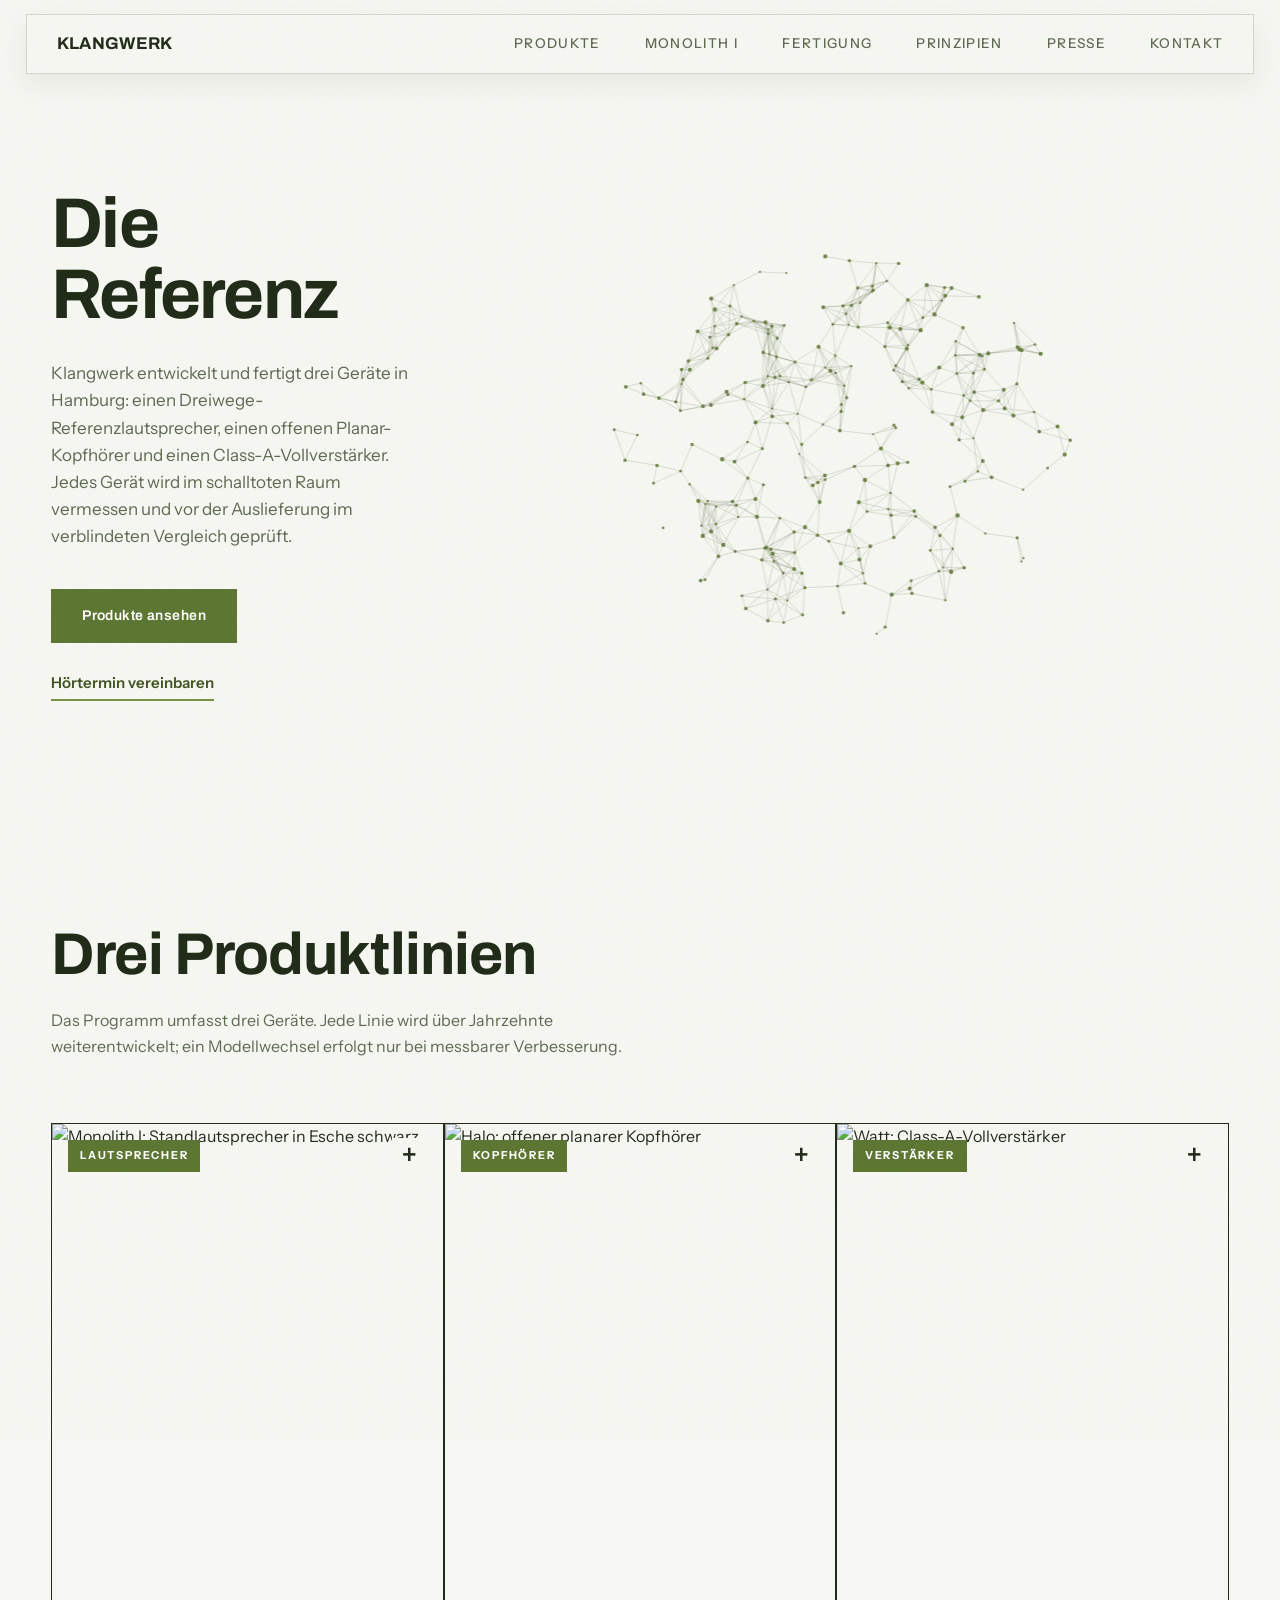
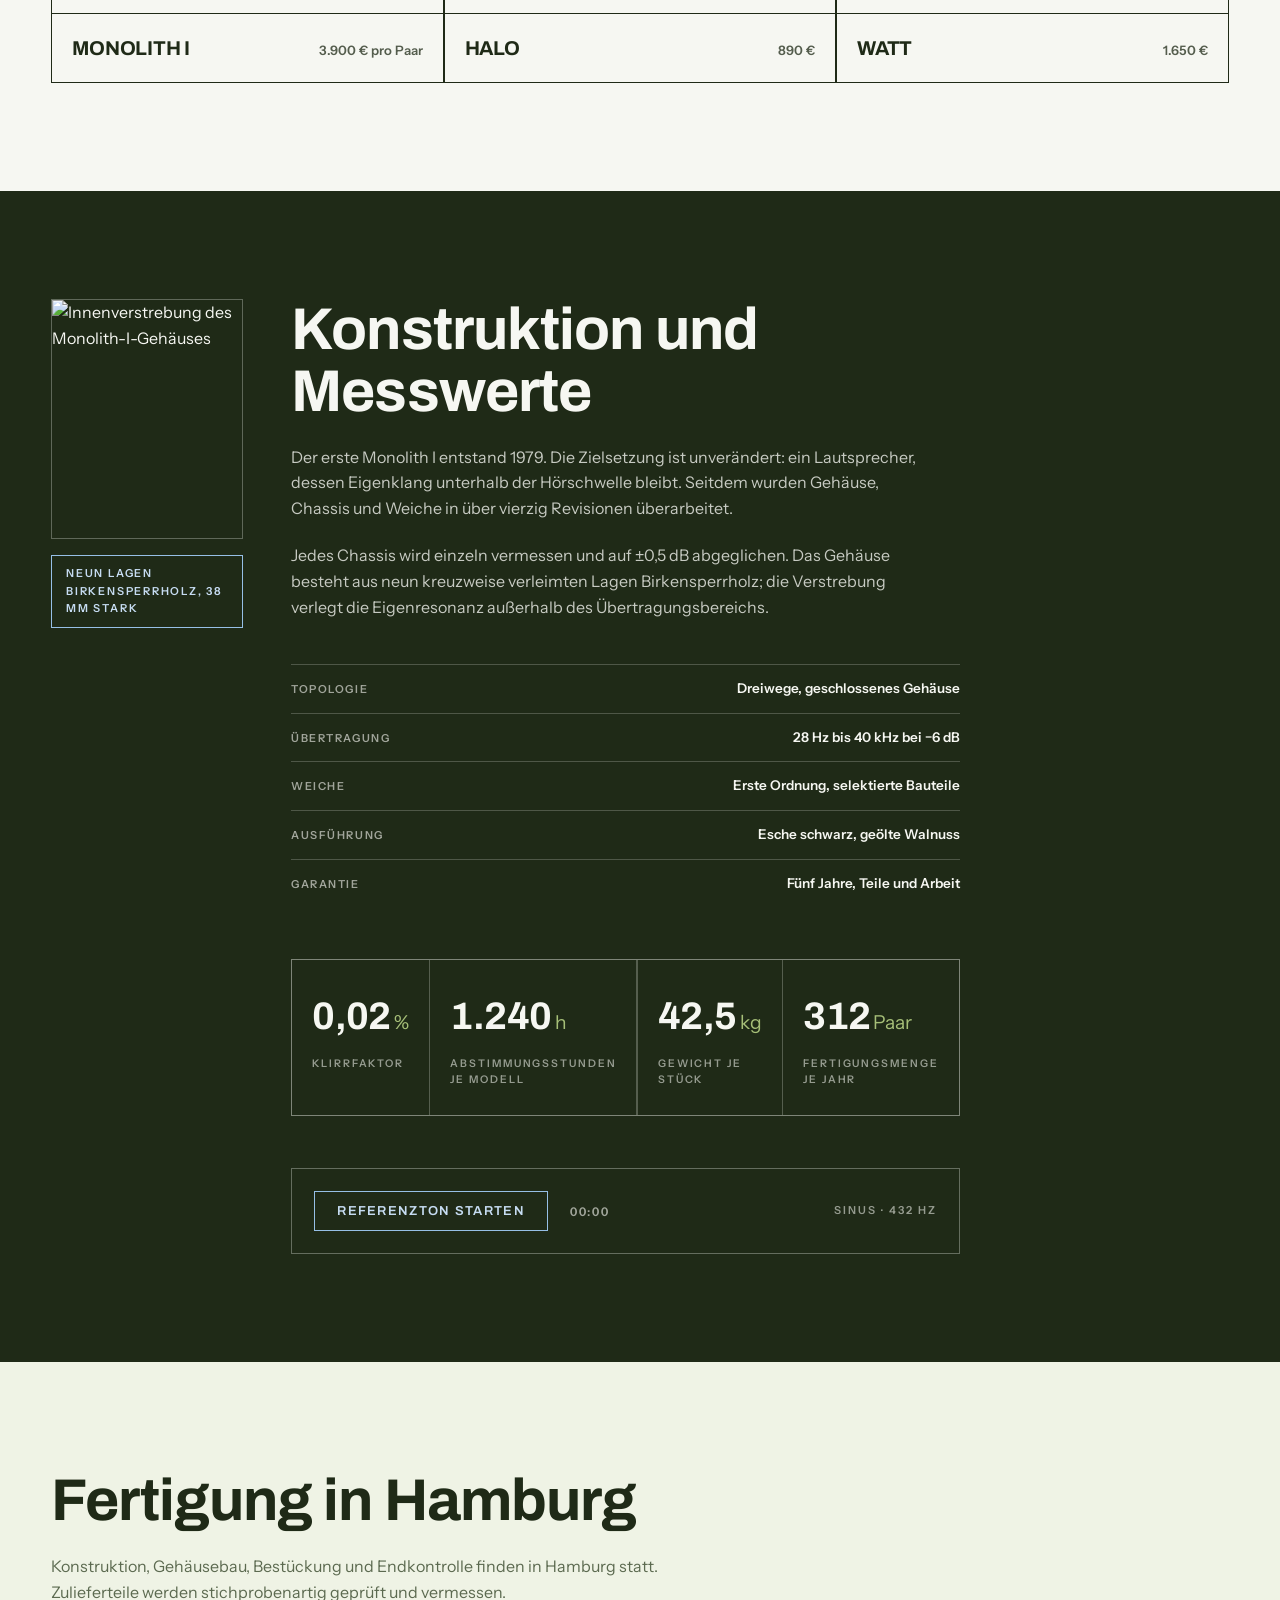
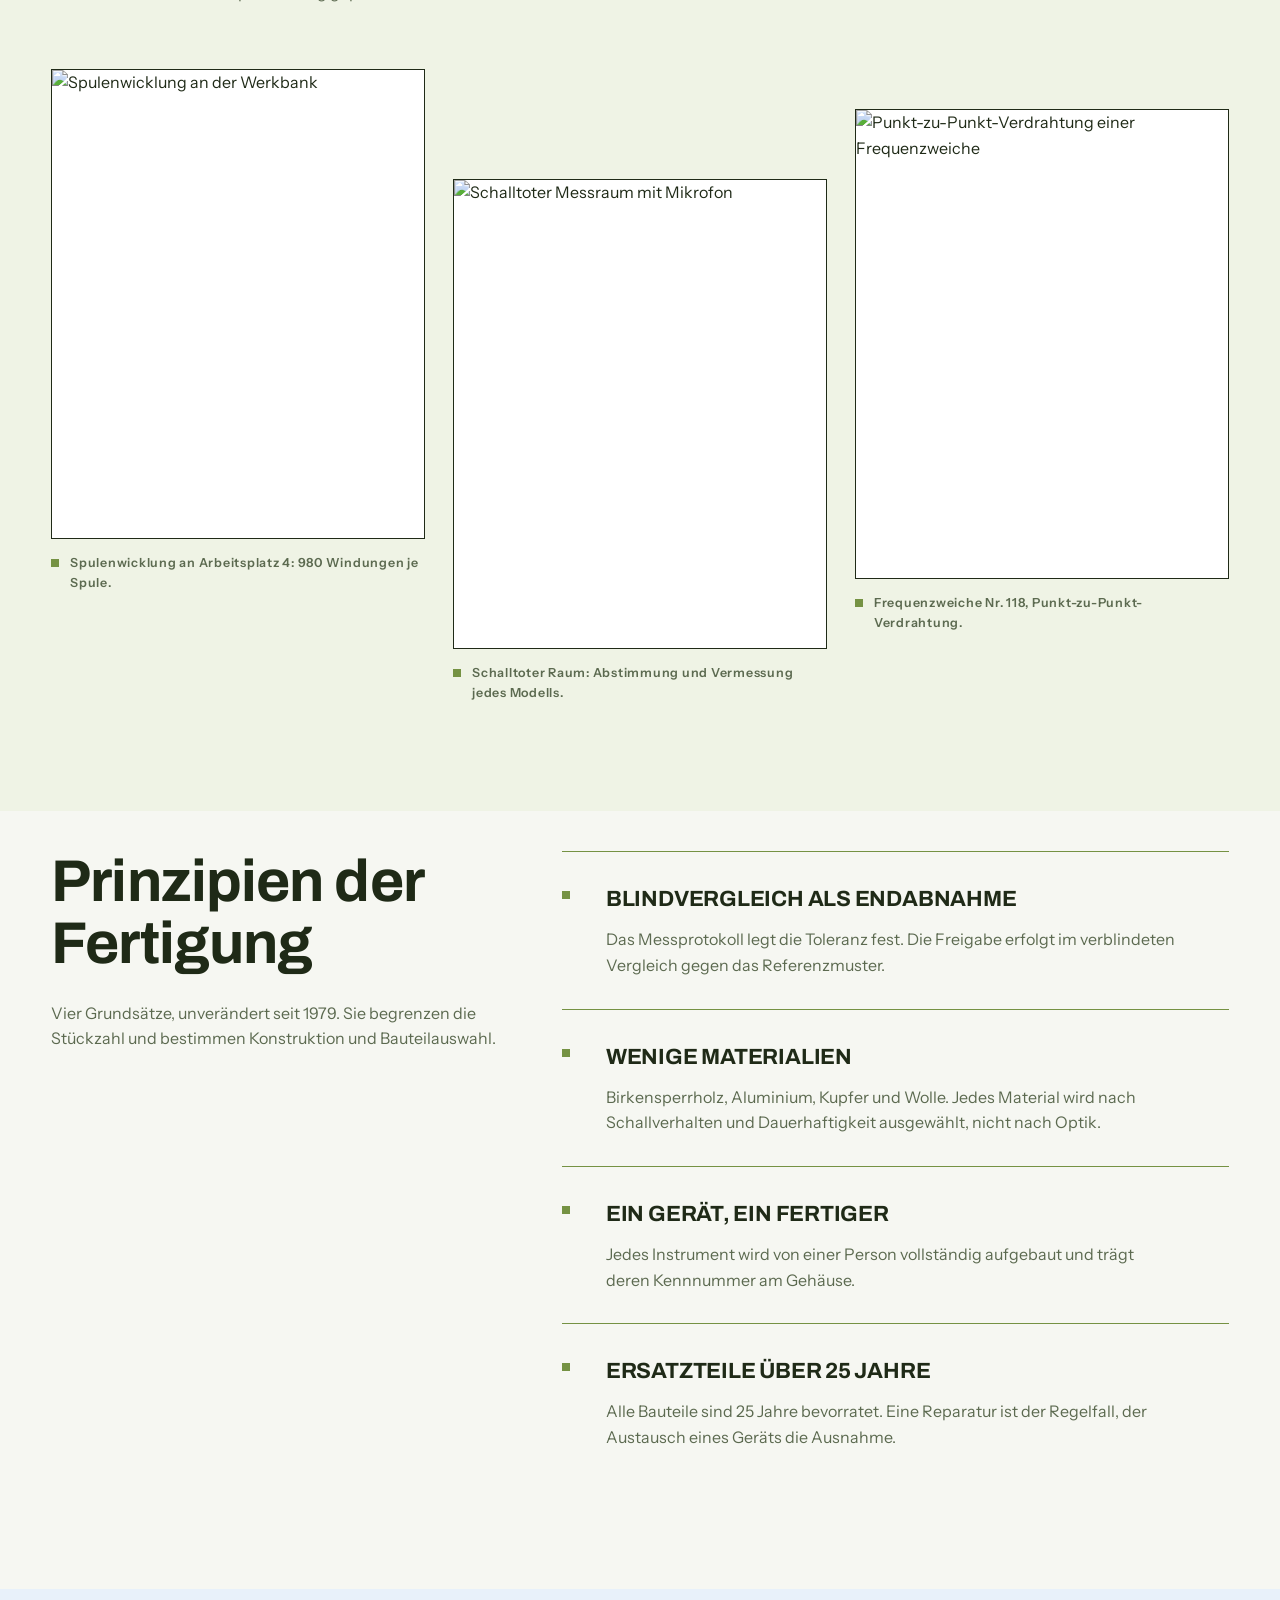
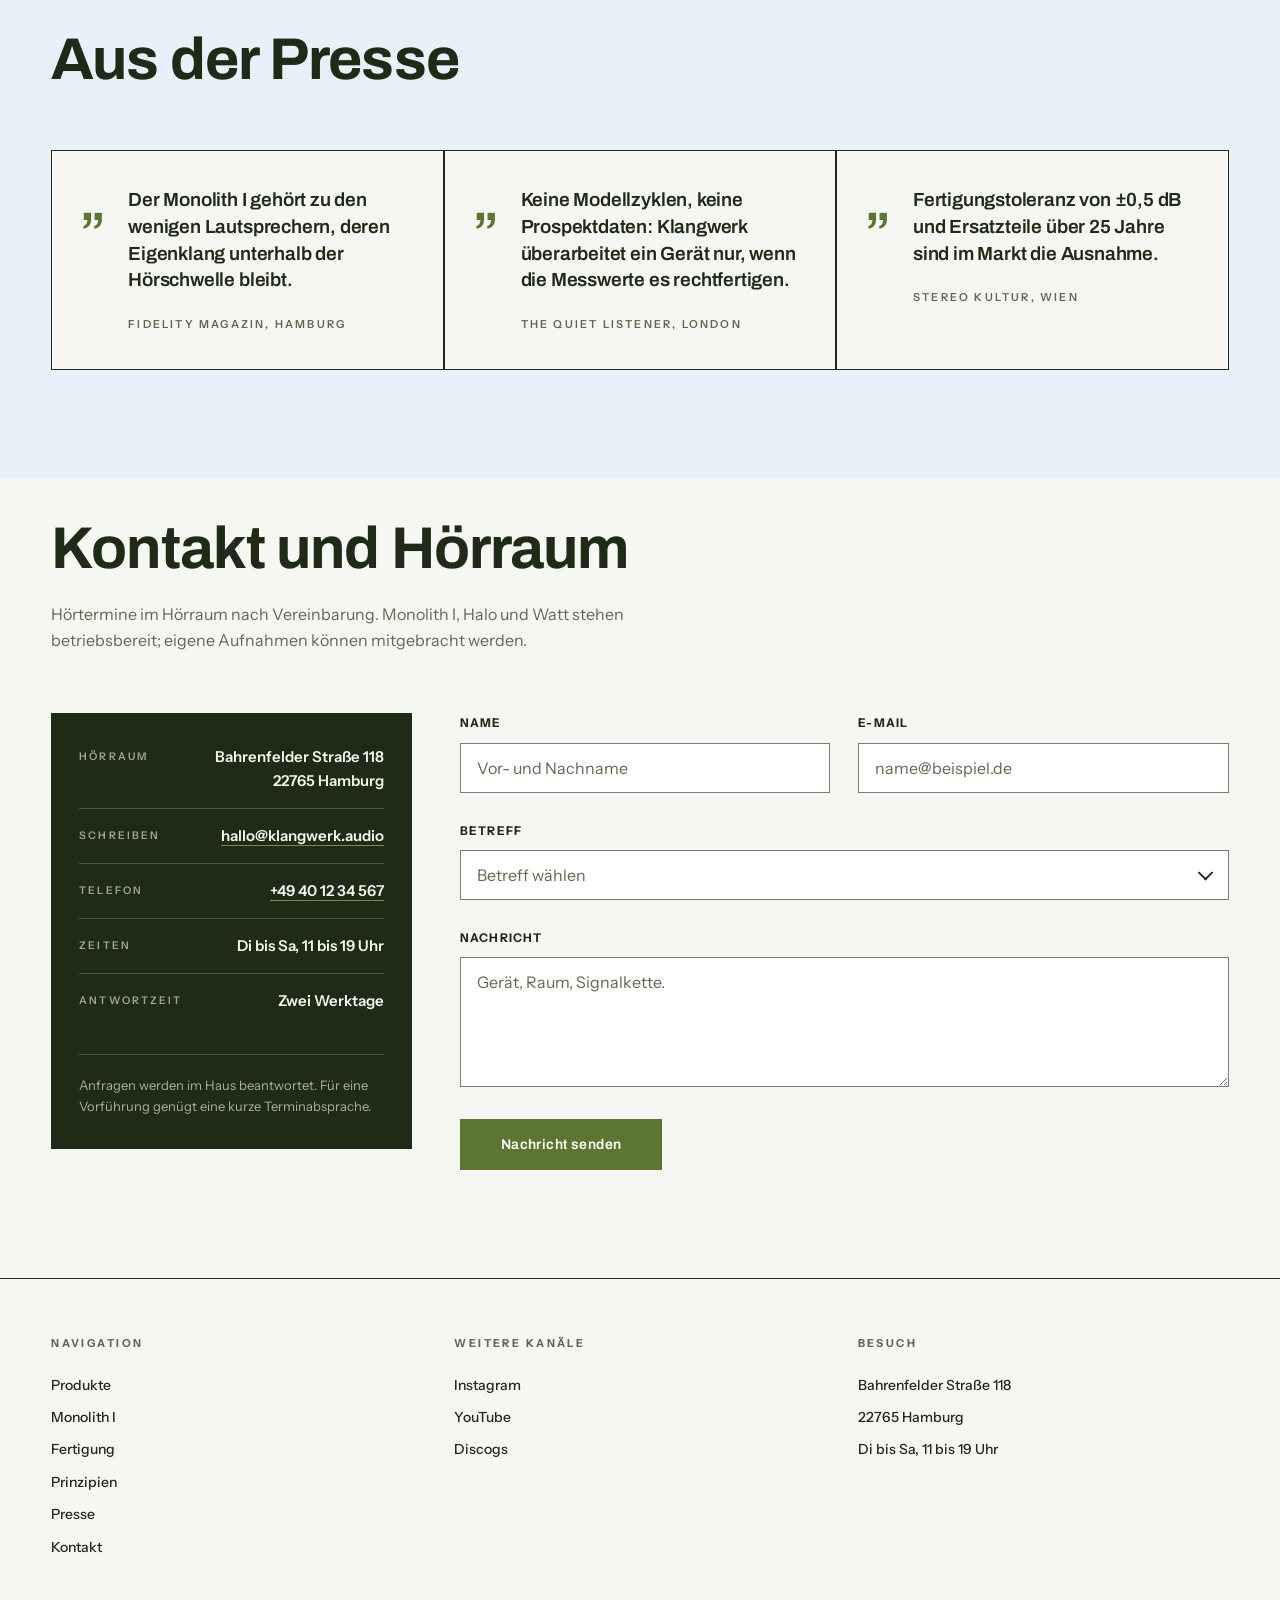
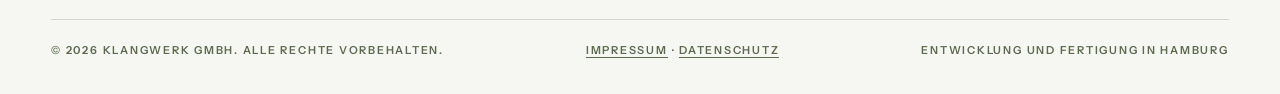
==== commit bb733bef: "SEO, Rechtstexte und Social-Vorschau - canonical-URL: bislang war die Seite unter vielen Anker-Adres" ====
--- a/index.html
+++ b/index.html
@@ -8,10 +8,18 @@
 <meta name="theme-color" content="#F6F7F2">
 <meta property="og:type" content="website">
 <meta property="og:locale" content="de_DE">
+<!-- Seitenadresse. Steht an drei Stellen im Dokument: canonical, og:url und die
+     JSON-LD weiter unten. Mit der eigenen Domain klangwerk.audio überall ersetzen. -->
+<link rel="canonical" href="https://lasssse.github.io/klangwerk/">
+<meta name="referrer" content="strict-origin-when-cross-origin">
 <meta property="og:title" content="KLANGWERK — Lautsprecher, Kopfhörer, Verstärker">
 <meta property="og:description" content="Drei Produktlinien, gefertigt in Hamburg. Messprotokolle, Fertigungstoleranz und Ersatzteilversorgung über 25 Jahre.">
-<meta property="og:url" content="https://klangwerk.audio/">
-<meta property="og:image" content="https://picsum.photos/seed/klangwerk-monolith-front/1200/630">
+<meta property="og:url" content="https://lasssse.github.io/klangwerk/">
+<meta property="og:site_name" content="Klangwerk">
+<meta property="og:image" content="https://lasssse.github.io/klangwerk/assets/og.png">
+<meta property="og:image:width" content="1200">
+<meta property="og:image:height" content="630">
+<meta property="og:image:alt" content="Klangwerk: grünes Quadrat mit K, umgeben von der Partikelwolke der Startseite">
 <meta name="twitter:card" content="summary_large_image">
 <link rel="icon" href="data:image/svg+xml,%3Csvg%20xmlns='http://www.w3.org/2000/svg'%20viewBox='0%200%2032%2032'%3E%3Crect%20width='32'%20height='32'%20fill='%23759243'/%3E%3Ctext%20x='16'%20y='24'%20font-family='Helvetica,Arial,sans-serif'%20font-size='21'%20font-weight='700'%20fill='%23F6F7F2'%20text-anchor='middle'%3EK%3C/text%3E%3C/svg%3E">
 <link rel="preconnect" href="https://fonts.googleapis.com">
@@ -19,6 +27,88 @@
 <link href="https://fonts.googleapis.com/css2?family=Archivo:wght@500;600;700&family=Instrument+Sans:wght@400;500;600;700&display=swap" rel="stylesheet">
 <link rel="stylesheet" href="styles.css">
 <noscript><style>.tone,.card-plus{display:none}.card-info{position:static;opacity:1;visibility:visible}.menu-btn,.menu-pop{display:none}.nav{display:flex;flex-wrap:wrap;gap:6px 20px}.head-in{height:auto;min-height:60px;padding:10px 22px}.hero-cloud{display:none}.hero-left{grid-column:1/-1}section{scroll-margin-top:110px}</style></noscript>
+<!-- Strukturierte Daten für Suchmaschinen: Organisation, Website und die drei Geräte
+     mit Preisen. Alle Werte müssen mit der sichtbaren Seite übereinstimmen, sonst
+     droht eine Abmahnung. Preise in Euro ohne Punkt, Drei-/Zweistellig. -->
+<script type="application/ld+json">
+{
+  "@context": "https://schema.org",
+  "@graph": [
+    {
+      "@type": "Organization",
+      "@id": "https://lasssse.github.io/klangwerk/#org",
+      "name": "Klangwerk GmbH",
+      "url": "https://lasssse.github.io/klangwerk/",
+      "description": "Entwicklung und Fertigung von Lautsprechern, Kopfhörern und Verstärkern in Hamburg seit 1979.",
+      "email": "hallo@klangwerk.audio",
+      "telephone": "+49 40 12 34 567",
+      "address": {
+        "@type": "PostalAddress",
+        "streetAddress": "Bahrenfelder Straße 118",
+        "postalCode": "22765",
+        "addressLocality": "Hamburg",
+        "addressCountry": "DE"
+      }
+    },
+    {
+      "@type": "WebSite",
+      "@id": "https://lasssse.github.io/klangwerk/#website",
+      "url": "https://lasssse.github.io/klangwerk/",
+      "name": "Klangwerk",
+      "inLanguage": "de-DE",
+      "publisher": { "@id": "https://lasssse.github.io/klangwerk/#org" }
+    },
+    {
+      "@type": "Product",
+      "name": "Monolith I",
+      "description": "Dreiwege-Referenzlautsprecher mit geschlossenem Gehäuse aus Esche und geölter Walnuss. Preis pro Paar.",
+      "image": "https://picsum.photos/seed/klangwerk-monolith-speaker/900/1125",
+      "brand": { "@type": "Brand", "name": "Klangwerk" },
+      "offers": {
+        "@type": "Offer",
+        "price": "3900",
+        "priceCurrency": "EUR",
+        "availability": "https://schema.org/InStock",
+        "url": "https://lasssse.github.io/klangwerk/#lineup"
+      }
+    },
+    {
+      "@type": "Product",
+      "name": "Halo",
+      "description": "Offener Planar-Kopfhörer.",
+      "image": "https://picsum.photos/seed/klangwerk-halo-headphones/900/1125",
+      "brand": { "@type": "Brand", "name": "Klangwerk" },
+      "offers": {
+        "@type": "Offer",
+        "price": "890",
+        "priceCurrency": "EUR",
+        "availability": "https://schema.org/InStock",
+        "url": "https://lasssse.github.io/klangwerk/#lineup"
+      }
+    },
+    {
+      "@type": "Product",
+      "name": "Watt",
+      "description": "Class-A-Vollverstärker.",
+      "image": "https://picsum.photos/seed/klangwerk-watt-amplifier/900/1125",
+      "brand": { "@type": "Brand", "name": "Klangwerk" },
+      "offers": {
+        "@type": "Offer",
+        "price": "1650",
+        "priceCurrency": "EUR",
+        "availability": "https://schema.org/InStock",
+        "url": "https://lasssse.github.io/klangwerk/#lineup"
+      }
+    }
+  ]
+}
+</script>
+
+<!-- Reichweitenmessung: Plausible, ohne Cookies und ohne personenbezogene Daten,
+     daher kein Einwilligungsbanner nötig. Domain unten eintragen und die Zeile
+     aktivieren. Anleitung: https://plausible.io/docs/script-extended.html -->
+<!-- <script defer data-domain="klangwerk.audio" src="https://plausible.io/js/script.js"></script> -->
+
 <script src="script.js" defer></script>
 </head>
 
@@ -310,7 +400,7 @@
       <div><h3>Weitere Kanäle</h3><a href="https://www.instagram.com/klangwerk.audio/" target="_blank" rel="noopener noreferrer">Instagram</a><a href="https://www.youtube.com/@klangwerk" target="_blank" rel="noopener noreferrer">YouTube</a><a href="https://www.discogs.com/seller/klangwerk/profile" target="_blank" rel="noopener noreferrer">Discogs</a></div>
       <div><h3>Besuch</h3><ul><li>Bahrenfelder Straße 118</li><li>22765 Hamburg</li><li>Di bis Sa, 11 bis 19 Uhr</li></ul></div>
     </div>
-    <div class="legal"><span>© 2026 Klangwerk GmbH. Alle Rechte vorbehalten.</span><span>Entwicklung und Fertigung in Hamburg</span></div>
+    <div class="legal"><span>© 2026 Klangwerk GmbH. Alle Rechte vorbehalten.</span><span><a href="impressum.html">Impressum</a> · <a href="datenschutz.html">Datenschutz</a></span><span>Entwicklung und Fertigung in Hamburg</span></div>
   </div>
 </footer>
 
--- a/styles.css
+++ b/styles.css
@@ -252,6 +252,25 @@
 .foot-cols a,.foot-cols li{display:block;font-size:14px;font-weight:500;padding:5px 0}
 .foot-cols a:hover{color:var(--green-dd);text-decoration:underline;text-underline-offset:4px}
 .legal{display:flex;justify-content:space-between;gap:16px;flex-wrap:wrap;margin-top:56px;padding-top:22px;border-top:1px solid var(--line);font-size:11px;font-weight:600;letter-spacing:.16em;text-transform:uppercase;color:var(--muted)}
+.legal a{border-bottom:1px solid currentColor;transition:color .2s ease}
+.legal a:hover{color:var(--green-dd)}
+
+/* ---------- Rechtstexte ---------- */
+/* Angabenpaare wie im dunklen Kontaktpanel, nur auf hellem Grund. Bewusst unter
+   .legaltext gekapselt, damit keine allgemeine h3-Regel die Karten und Prinzipien
+   auf der Startseite überschreibt. */
+.legaltext{margin-top:34px;max-width:72ch;color:var(--muted)}
+.legaltext h3{font-family:var(--disp);font-size:19px;font-weight:600;letter-spacing:.01em;color:var(--ink);margin-top:46px;margin-bottom:14px}
+.legaltext p{margin-bottom:14px}
+.legaltext a{border-bottom:1.5px solid var(--green)}
+.legaltext a:hover{color:var(--green-dd);border-color:var(--green-dd)}
+.facts{margin-top:20px;border-top:1.5px solid var(--line)}
+.facts div{display:flex;justify-content:space-between;gap:24px;padding:13px 0;border-bottom:1px solid var(--line)}
+.facts dt{font-size:11px;font-weight:700;letter-spacing:.14em;text-transform:uppercase;color:var(--muted);white-space:nowrap;padding-top:3px}
+.facts dd{font-weight:500;text-align:right;color:var(--ink)}
+/* Offene Felder in den Rechtstexten sind blau markiert, damit sie beim Lesen auffallen. */
+.todo{color:var(--blue-dd);font-weight:600}
+@media(max-width:640px){.facts div{flex-direction:column;gap:4px}.facts dd{text-align:left}}
 @media(max-width:820px){.foot-cols{grid-template-columns:1fr;gap:26px}}
 
 @media (prefers-reduced-motion: reduce){
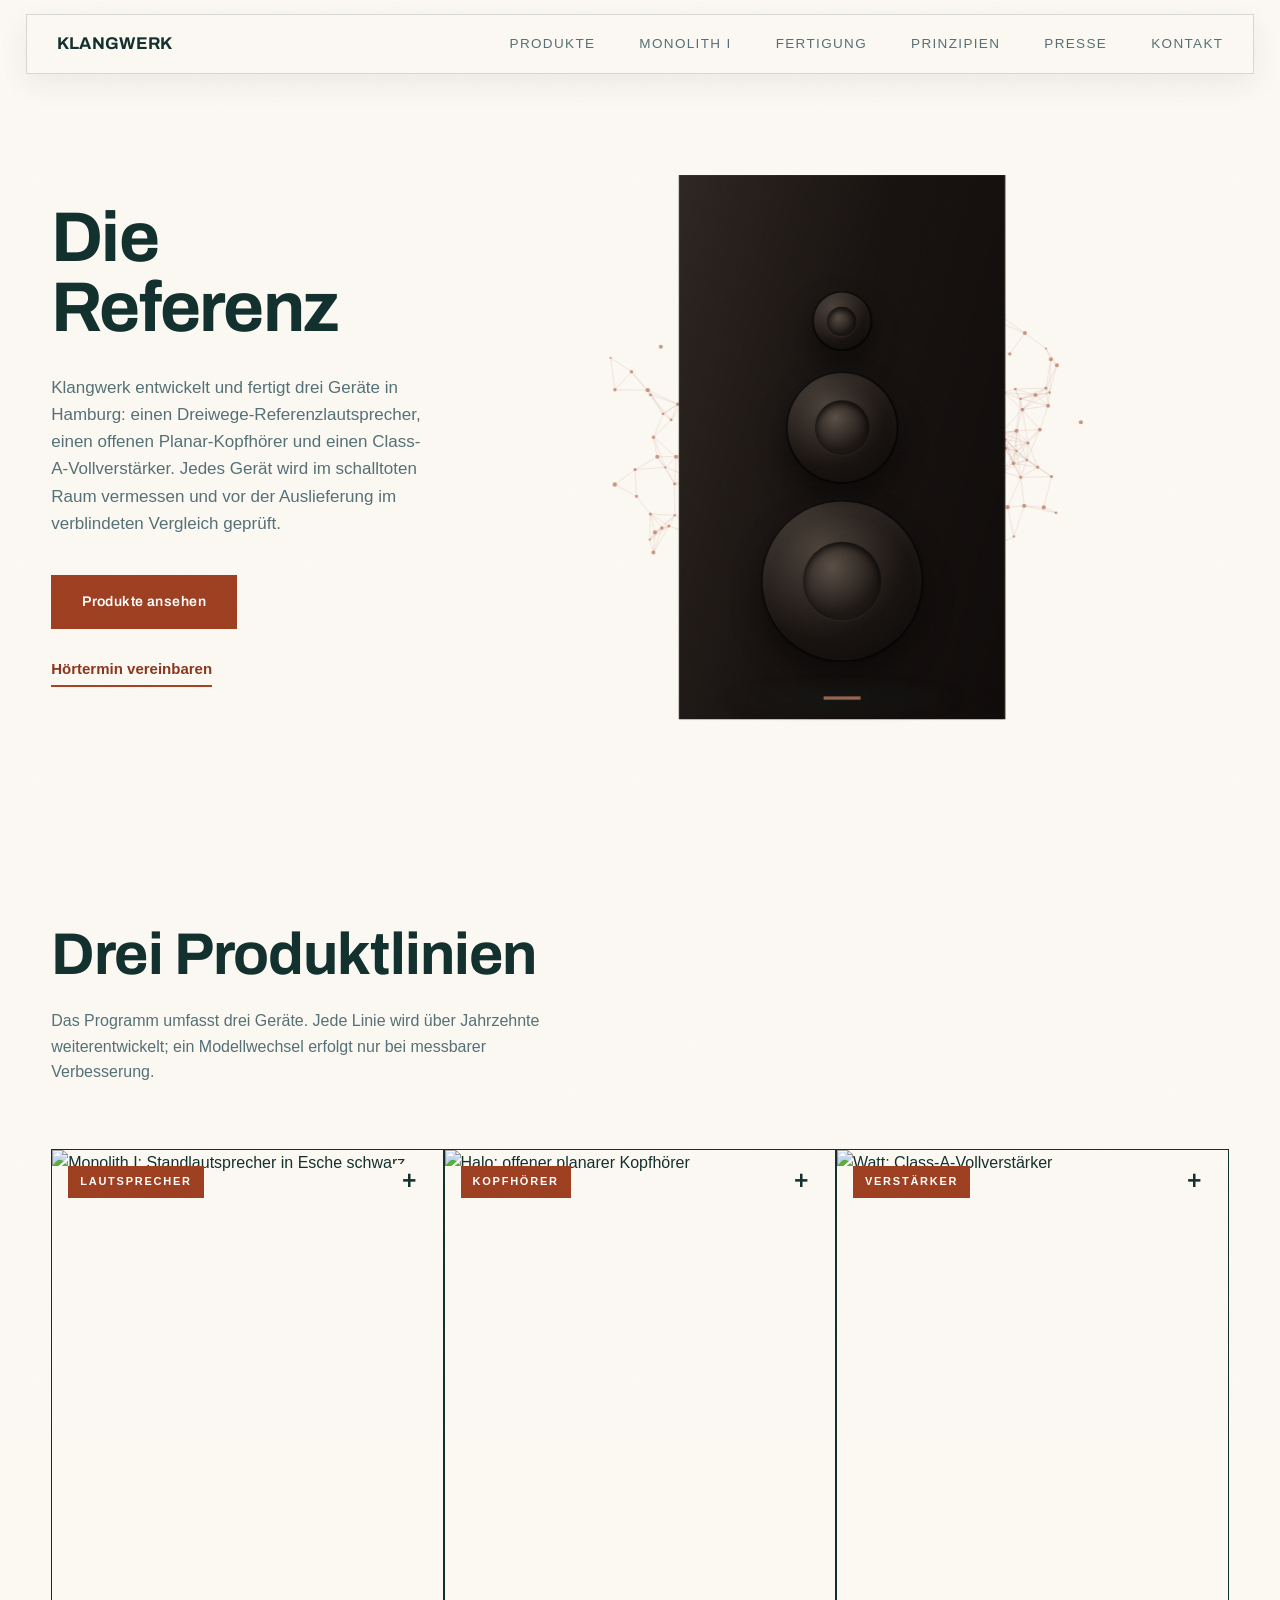
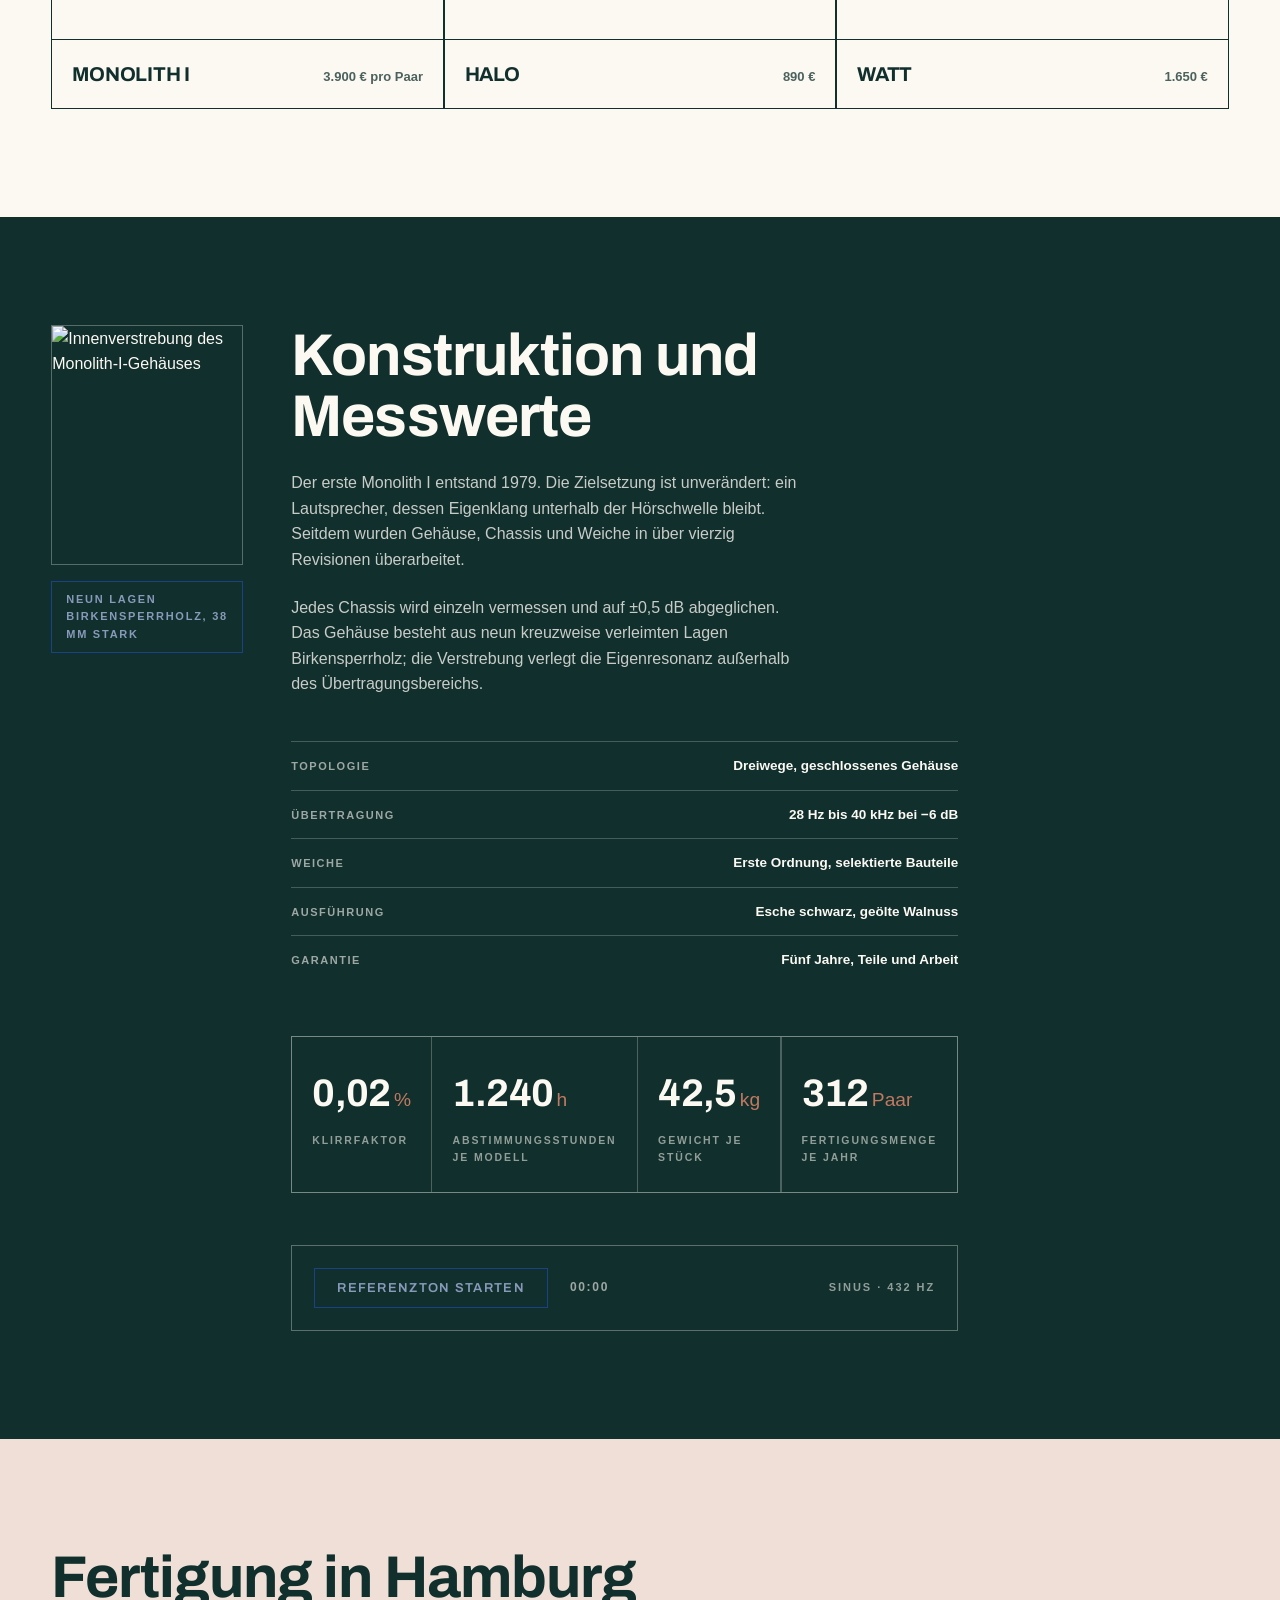
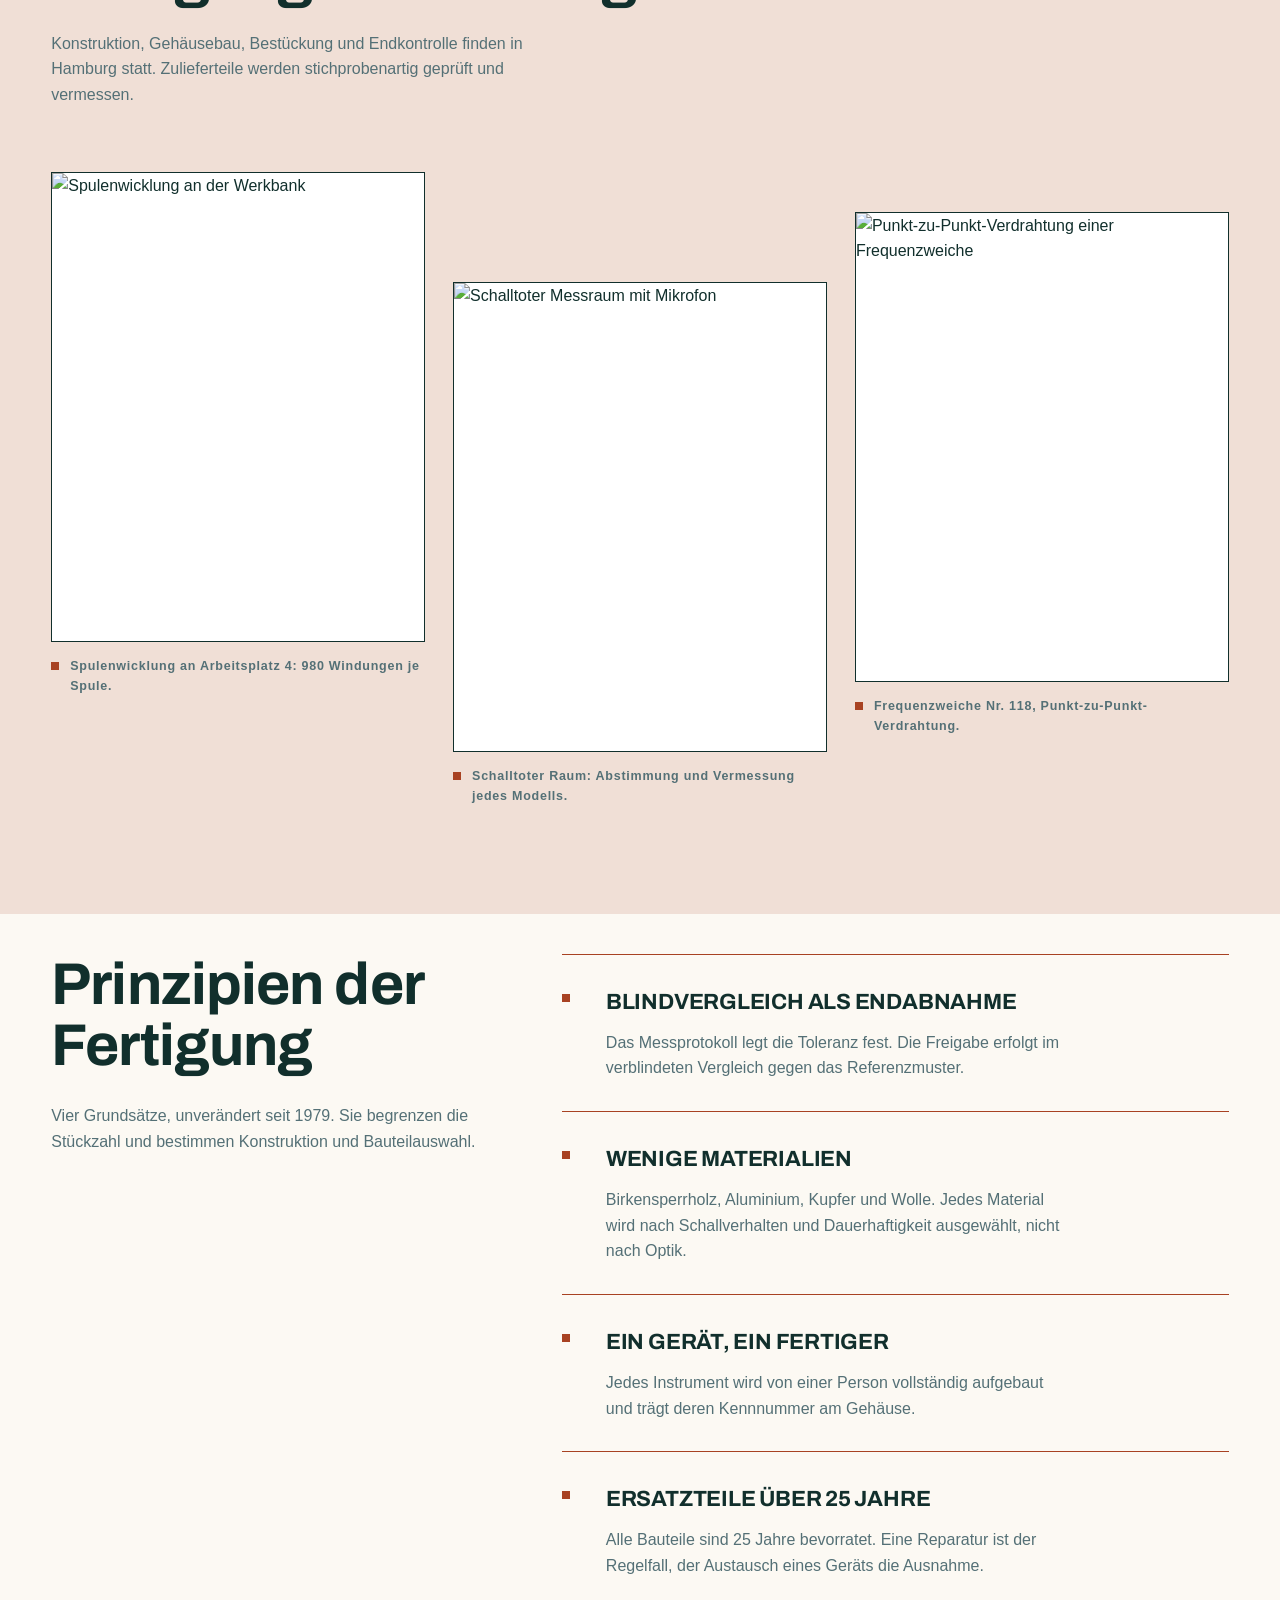
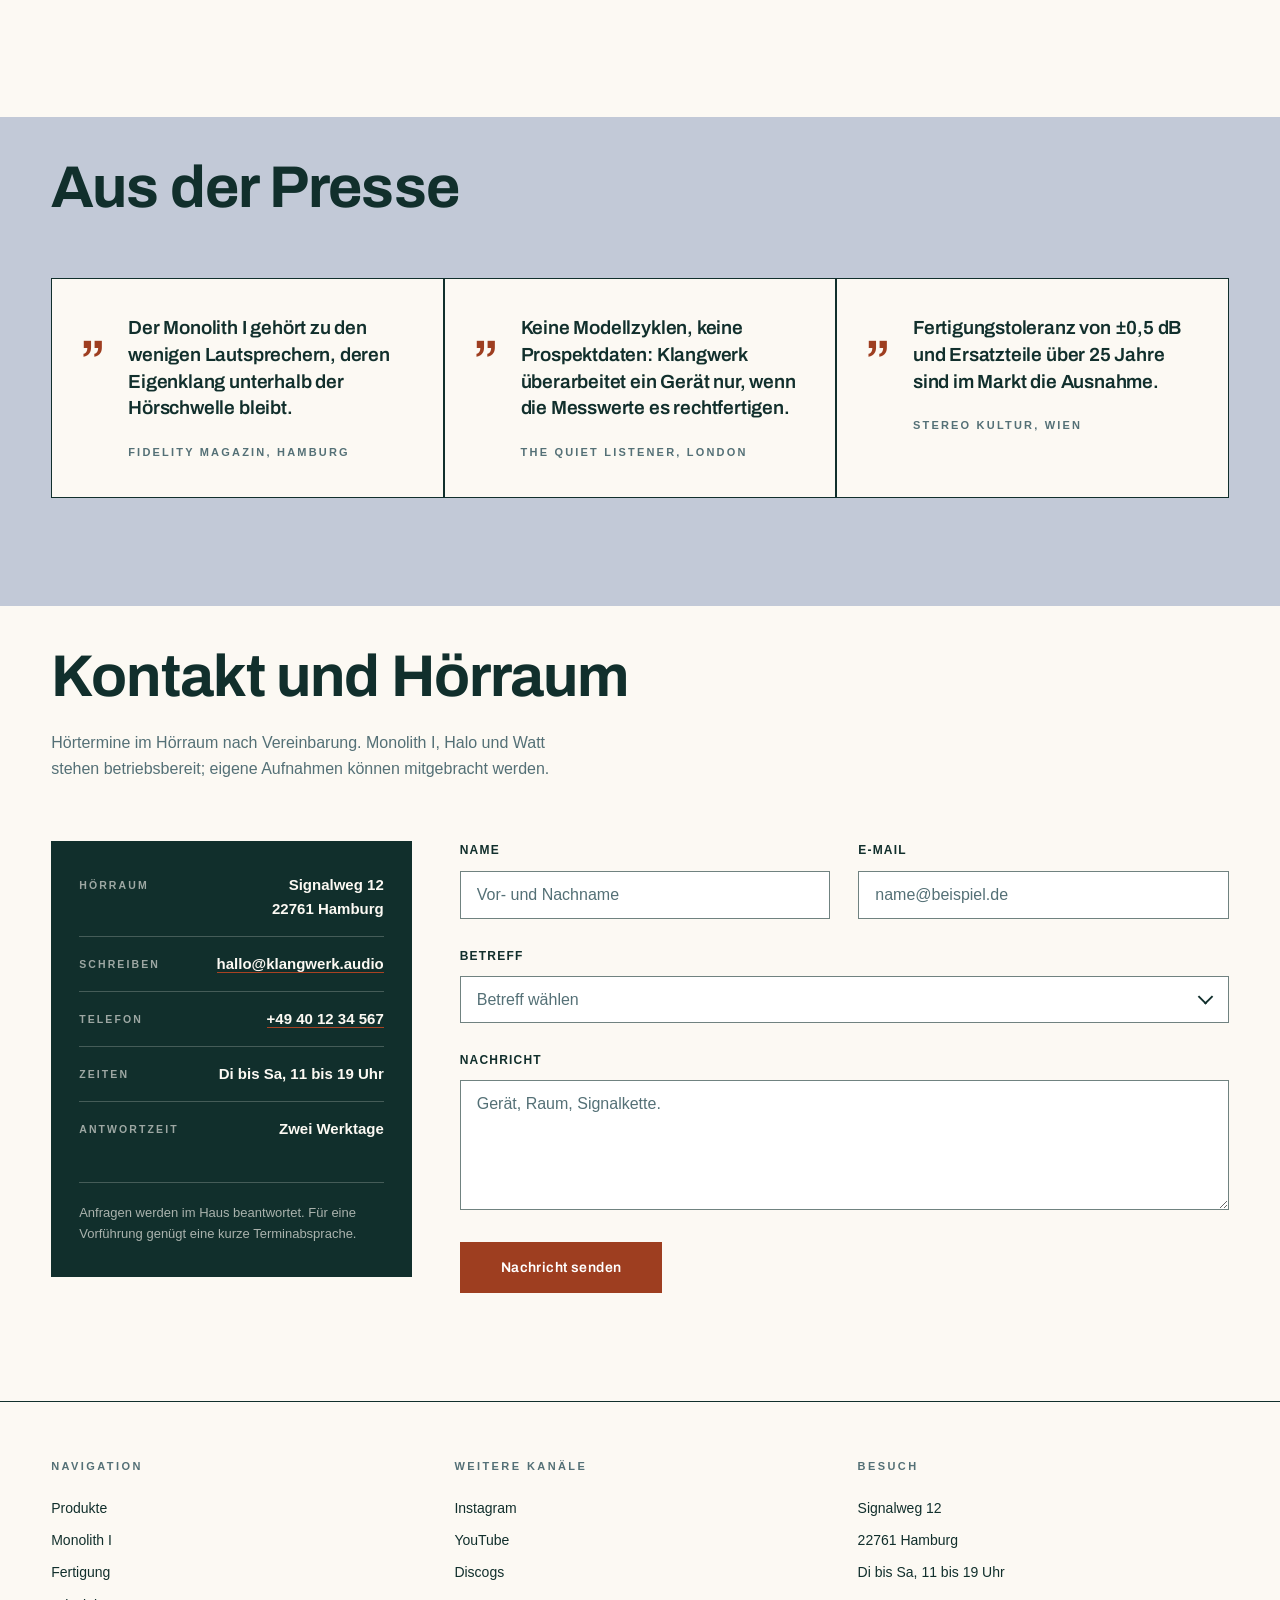
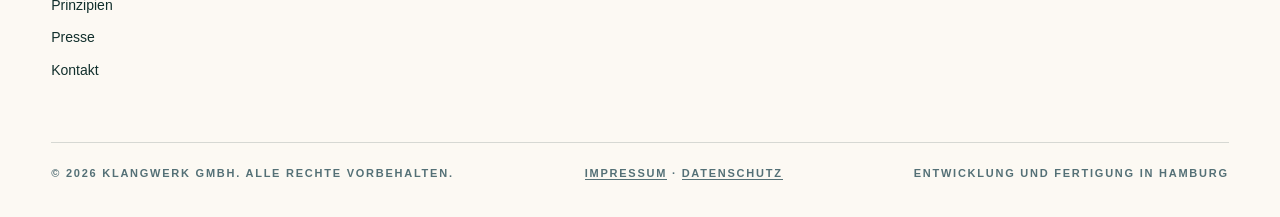
==== commit 77247d81: "Farbpalette nach Wada Sanzo, Bunny Fonts, Produktseiten und Lautsprecher im Hero Farben aus dem doku" ====
--- a/index.html
+++ b/index.html
@@ -5,7 +5,7 @@
 <meta name="viewport" content="width=device-width, initial-scale=1.0">
 <title>KLANGWERK — Lautsprecher, Kopfhörer und Verstärker aus Hamburg</title>
 <meta name="description" content="Entwicklung und Fertigung von Lautsprechern, Kopfhörern und Verstärkern in Hamburg seit 1979. Messung im schalltoten Raum, Fertigungstoleranz ±0,5 dB, Ersatzteile über 25 Jahre.">
-<meta name="theme-color" content="#F6F7F2">
+<meta name="theme-color" content="#FCF9F3">
 <meta property="og:type" content="website">
 <meta property="og:locale" content="de_DE">
 <!-- Seitenadresse. Steht an drei Stellen im Dokument: canonical, og:url und die
@@ -21,17 +21,15 @@
 <meta property="og:image:height" content="630">
 <meta property="og:image:alt" content="Klangwerk: grünes Quadrat mit K, umgeben von der Partikelwolke der Startseite">
 <meta name="twitter:card" content="summary_large_image">
-<link rel="icon" href="data:image/svg+xml,%3Csvg%20xmlns='http://www.w3.org/2000/svg'%20viewBox='0%200%2032%2032'%3E%3Crect%20width='32'%20height='32'%20fill='%23759243'/%3E%3Ctext%20x='16'%20y='24'%20font-family='Helvetica,Arial,sans-serif'%20font-size='21'%20font-weight='700'%20fill='%23F6F7F2'%20text-anchor='middle'%3EK%3C/text%3E%3C/svg%3E">
-<link rel="preconnect" href="https://fonts.googleapis.com">
-<link rel="preconnect" href="https://fonts.gstatic.com" crossorigin>
-<link href="https://fonts.googleapis.com/css2?family=Archivo:wght@500;600;700&family=Instrument+Sans:wght@400;500;600;700&display=swap" rel="stylesheet">
+<link rel="icon" href="data:image/svg+xml,%3Csvg%20xmlns='http://www.w3.org/2000/svg'%20viewBox='0%200%2032%2032'%3E%3Crect%20width='32'%20height='32'%20fill='%23A84222'/%3E%3Ctext%20x='16'%20y='24'%20font-family='Helvetica,Arial,sans-serif'%20font-size='21'%20font-weight='700'%20fill='%23FCF9F3'%20text-anchor='middle'%3EK%3C/text%3E%3C/svg%3E">
+<link rel="preconnect" href="https://fonts.bunny.net">
+<link href="https://fonts.bunny.net/css?family=archivo:500,600,700|instrument-sans:400,500,600,700&display=swap" rel="stylesheet">
 <link rel="stylesheet" href="styles.css">
 <noscript><style>.tone,.card-plus{display:none}.card-info{position:static;opacity:1;visibility:visible}.menu-btn,.menu-pop{display:none}.nav{display:flex;flex-wrap:wrap;gap:6px 20px}.head-in{height:auto;min-height:60px;padding:10px 22px}.hero-cloud{display:none}.hero-left{grid-column:1/-1}section{scroll-margin-top:110px}</style></noscript>
 <!-- Strukturierte Daten für Suchmaschinen: Organisation, Website und die drei Geräte
      mit Preisen. Alle Werte müssen mit der sichtbaren Seite übereinstimmen, sonst
      droht eine Abmahnung. Preise in Euro ohne Punkt, Drei-/Zweistellig. -->
-<script type="application/ld+json">
-{
+<script type="application/ld+json">{
   "@context": "https://schema.org",
   "@graph": [
     {
@@ -44,8 +42,8 @@
       "telephone": "+49 40 12 34 567",
       "address": {
         "@type": "PostalAddress",
-        "streetAddress": "Bahrenfelder Straße 118",
-        "postalCode": "22765",
+        "streetAddress": "Signalweg 12",
+        "postalCode": "22761",
         "addressLocality": "Hamburg",
         "addressCountry": "DE"
       }
@@ -56,53 +54,66 @@
       "url": "https://lasssse.github.io/klangwerk/",
       "name": "Klangwerk",
       "inLanguage": "de-DE",
-      "publisher": { "@id": "https://lasssse.github.io/klangwerk/#org" }
+      "publisher": {
+        "@id": "https://lasssse.github.io/klangwerk/#org"
+      }
     },
     {
       "@type": "Product",
       "name": "Monolith I",
       "description": "Dreiwege-Referenzlautsprecher mit geschlossenem Gehäuse aus Esche und geölter Walnuss. Preis pro Paar.",
       "image": "https://picsum.photos/seed/klangwerk-monolith-speaker/900/1125",
-      "brand": { "@type": "Brand", "name": "Klangwerk" },
+      "brand": {
+        "@type": "Brand",
+        "name": "Klangwerk"
+      },
       "offers": {
         "@type": "Offer",
         "price": "3900",
         "priceCurrency": "EUR",
         "availability": "https://schema.org/InStock",
-        "url": "https://lasssse.github.io/klangwerk/#lineup"
-      }
+        "url": "https://lasssse.github.io/klangwerk/monolith-i.html"
+      },
+      "url": "https://lasssse.github.io/klangwerk/monolith-i.html"
     },
     {
       "@type": "Product",
       "name": "Halo",
       "description": "Offener Planar-Kopfhörer.",
       "image": "https://picsum.photos/seed/klangwerk-halo-headphones/900/1125",
-      "brand": { "@type": "Brand", "name": "Klangwerk" },
+      "brand": {
+        "@type": "Brand",
+        "name": "Klangwerk"
+      },
       "offers": {
         "@type": "Offer",
         "price": "890",
         "priceCurrency": "EUR",
         "availability": "https://schema.org/InStock",
-        "url": "https://lasssse.github.io/klangwerk/#lineup"
-      }
+        "url": "https://lasssse.github.io/klangwerk/halo.html"
+      },
+      "url": "https://lasssse.github.io/klangwerk/halo.html"
     },
     {
       "@type": "Product",
       "name": "Watt",
       "description": "Class-A-Vollverstärker.",
       "image": "https://picsum.photos/seed/klangwerk-watt-amplifier/900/1125",
-      "brand": { "@type": "Brand", "name": "Klangwerk" },
+      "brand": {
+        "@type": "Brand",
+        "name": "Klangwerk"
+      },
       "offers": {
         "@type": "Offer",
         "price": "1650",
         "priceCurrency": "EUR",
         "availability": "https://schema.org/InStock",
-        "url": "https://lasssse.github.io/klangwerk/#lineup"
-      }
+        "url": "https://lasssse.github.io/klangwerk/watt.html"
+      },
+      "url": "https://lasssse.github.io/klangwerk/watt.html"
     }
   ]
-}
-</script>
+}</script>
 
 <!-- Reichweitenmessung: Plausible, ohne Cookies und ohne personenbezogene Daten,
      daher kein Einwilligungsbanner nötig. Domain unten eintragen und die Zeile
@@ -146,7 +157,7 @@
     <p class="menu-foot">
       <a href="tel:+49401234567">+49 40 12 34 567</a>
       <a href="mailto:hallo@klangwerk.audio">hallo@klangwerk.audio</a>
-      <span>Bahrenfelder Straße 118, 22765 Hamburg</span>
+      <span>Signalweg 12, 22761 Hamburg</span>
     </p>
   </div>
 </div>
@@ -165,7 +176,25 @@
             <a class="tlink" href="#contact">Hörtermin vereinbaren</a>
           </div>
         </div>
-        <div class="hero-cloud" aria-hidden="true"><canvas id="cloud"></canvas></div>
+        <div class="hero-stage">
+          <div class="hero-cloud" aria-hidden="true"><canvas id="cloud"></canvas></div>
+          <div class="speaker-wrap" aria-hidden="true">
+            <div class="speaker" id="speaker">
+              <div class="sp sp-front">
+                <span class="drv drv-woofer"></span>
+                <span class="drv drv-mid"></span>
+                <span class="drv drv-tweet"></span>
+                <span class="sp-badge"></span>
+              </div>
+              <div class="sp sp-back"><span class="sp-port"></span></div>
+              <div class="sp sp-left"></div>
+              <div class="sp sp-right"></div>
+              <div class="sp sp-top"></div>
+              <div class="sp sp-bottom"><span class="sp-foot"></span></div>
+            </div>
+            <span class="speaker-shadow"></span>
+          </div>
+        </div>
       </div>
     </div>
   </section>
@@ -191,7 +220,7 @@
               <li><span>Wirkungsgrad</span><b>90 dB / 8 Ω</b></li>
               <li><span>Gewicht</span><b>42,5 kg pro Stück</b></li>
             </ul>
-            <a class="card-cta" href="#contact">Hörtermin anfragen <i>→</i></a>
+            <a class="card-cta" href="monolith-i.html">Technische Daten <i>→</i></a><a class="card-sub" href="#contact">Hörtermin anfragen</a>
           </div>
         </article>
 
@@ -209,7 +238,7 @@
               <li><span>Impedanz</span><b>32 Ω</b></li>
               <li><span>Gewicht</span><b>385 g</b></li>
             </ul>
-            <a class="card-cta" href="#contact">Hörtermin anfragen <i>→</i></a>
+            <a class="card-cta" href="halo.html">Technische Daten <i>→</i></a><a class="card-sub" href="#contact">Hörtermin anfragen</a>
           </div>
         </article>
 
@@ -227,7 +256,7 @@
               <li><span>Eingänge</span><b>Vier Line, MM Phono</b></li>
               <li><span>Gewicht</span><b>11,8 kg</b></li>
             </ul>
-            <a class="card-cta" href="#contact">Hörtermin anfragen <i>→</i></a>
+            <a class="card-cta" href="watt.html">Technische Daten <i>→</i></a><a class="card-sub" href="#contact">Hörtermin anfragen</a>
           </div>
         </article>
       </div>
@@ -336,7 +365,7 @@
         <div class="c-left">
           <div class="cpanel">
             <dl>
-              <div><dt>Hörraum</dt><dd>Bahrenfelder Straße 118<br>22765 Hamburg</dd></div>
+              <div><dt>Hörraum</dt><dd>Signalweg 12<br>22761 Hamburg</dd></div>
               <div><dt>Schreiben</dt><dd><a href="mailto:hallo@klangwerk.audio">hallo@klangwerk.audio</a></dd></div>
               <div><dt>Telefon</dt><dd><a href="tel:+49401234567">+49 40 12 34 567</a></dd></div>
               <div><dt>Zeiten</dt><dd>Di bis Sa, 11 bis 19 Uhr</dd></div>
@@ -398,7 +427,7 @@
     <div class="foot-cols">
       <div><h3>Navigation</h3><a href="#lineup">Produkte</a><a href="#flagship">Monolith I</a><a href="#craft">Fertigung</a><a href="#approach">Prinzipien</a><a href="#press">Presse</a><a href="#contact">Kontakt</a></div>
       <div><h3>Weitere Kanäle</h3><a href="https://www.instagram.com/klangwerk.audio/" target="_blank" rel="noopener noreferrer">Instagram</a><a href="https://www.youtube.com/@klangwerk" target="_blank" rel="noopener noreferrer">YouTube</a><a href="https://www.discogs.com/seller/klangwerk/profile" target="_blank" rel="noopener noreferrer">Discogs</a></div>
-      <div><h3>Besuch</h3><ul><li>Bahrenfelder Straße 118</li><li>22765 Hamburg</li><li>Di bis Sa, 11 bis 19 Uhr</li></ul></div>
+      <div><h3>Besuch</h3><ul><li>Signalweg 12</li><li>22761 Hamburg</li><li>Di bis Sa, 11 bis 19 Uhr</li></ul></div>
     </div>
     <div class="legal"><span>© 2026 Klangwerk GmbH. Alle Rechte vorbehalten.</span><span><a href="impressum.html">Impressum</a> · <a href="datenschutz.html">Datenschutz</a></span><span>Entwicklung und Fertigung in Hamburg</span></div>
   </div>
--- a/styles.css
+++ b/styles.css
@@ -1,13 +1,13 @@
 /* Klangwerk: gesamte Gestaltung der Seite. Oben Farben, Rasterweiten und Grundwerte. */
 :root{
   /* Grundflächen und Text */
-  --paper:#F6F7F2; --surface:#FFFFFF; --ink:#1F2A17; --muted:#5C6A50;
+  --paper:#FCF9F3; --surface:#FFFFFF; --ink:#112F2C; --muted:#547076;
   /* --line trennt nur Zierflächen, --line-strong umrandet Bedienelemente (3:1) */
-  --line:rgba(31,42,23,.16); --line-strong:rgba(31,42,23,.6);
+  --line:rgba(17,47,44,.16); --line-strong:rgba(17,47,44,.6);
   /* Hauptfarbe */
-  --green:#759243; --green-d:#5C7631; --green-dd:#3F5420; --green-l:#A6BF78; --green-ll:#D9E4C4; --green-tint:#EFF3E5;
+  --accent:#A84222; --accent-d:#9E3E20; --accent-dd:#8B351D; --accent-l:#C17961; --accent-ll:#D9AC9B; --accent-tint:#F0DFD6;
   /* Zweitfarbe */
-  --blue:#96BFE6; --blue-l:#C6DCF2; --blue-ll:#E8F1FA; --blue-d:#6B98C4; --blue-dd:#3B5F89;
+  --alert:#1C4286; --alert-l:#889ABA; --alert-ll:#C2C9D7; --alert-d:#5672A2; --alert-dd:#183C6D;
   --disp:'Archivo',sans-serif; --body:'Instrument Sans',sans-serif;
 }
 *{margin:0;padding:0;box-sizing:border-box}
@@ -16,8 +16,8 @@
 img{display:block;max-width:100%}
 a{color:inherit;text-decoration:none}
 ul{list-style:none}
-::selection{background:var(--green-d);color:#fff}
-:focus-visible{outline:2px solid var(--green);outline-offset:3px}
+::selection{background:var(--accent-d);color:#fff}
+:focus-visible{outline:2px solid var(--accent);outline-offset:3px}
 .wrap{width:min(1240px,92vw);margin-inline:auto}
 section{scroll-margin-top:90px}
 
@@ -31,16 +31,16 @@
    hinaus, damit der Kopf breiter wirkt als der Inhalt darunter. */
 .site-head{position:fixed;top:14px;left:0;right:0;z-index:60}
 .head-in{display:flex;align-items:center;justify-content:space-between;gap:24px;height:60px;padding:0 22px;
-  background:var(--paper);border:1px solid var(--line);box-shadow:0 10px 30px rgba(31,42,23,.07)}
+  background:var(--paper);border:1px solid var(--line);box-shadow:0 10px 30px rgba(17,47,44,.07)}
 .wordmark{font-family:var(--disp);font-weight:700;letter-spacing:.02em;font-size:17px}
-.wordmark sup{font-size:9px;color:var(--green-d)}
-.wordmark:hover{color:var(--green-dd)}
+.wordmark sup{font-size:9px;color:var(--accent-d)}
+.wordmark:hover{color:var(--accent-dd)}
 .nav{display:flex;gap:30px}
 .nav a{font-size:13px;font-weight:500;letter-spacing:.08em;text-transform:uppercase;color:var(--muted);padding:6px 0;
-  background-image:linear-gradient(var(--green),var(--green));background-repeat:no-repeat;background-position:bottom;background-size:0 3px;
+  background-image:linear-gradient(var(--accent),var(--accent));background-repeat:no-repeat;background-position:bottom;background-size:0 3px;
   transition:color .2s ease,background-size .2s ease}
 .nav a:hover{color:var(--ink)}
-.nav a.active{color:var(--green-dd);background-size:100% 3px}
+.nav a.active{color:var(--accent-dd);background-size:100% 3px}
 /* Auf dem Desktop atmet die Leiste mehr und reicht seitlich über den Satzspiegel
    hinaus: 1400px statt 1240px, bei 1440px Fenster also 70px links und rechts
    über der Kante des Inhalts. Innen 30px statt 22px, Abstand 44px statt 30px
@@ -57,18 +57,18 @@
 .menu-btn{display:none;align-items:center;gap:10px;background:none;border:1.5px solid var(--line-strong);color:var(--ink);padding:9px 14px;
   font-family:var(--body);font-size:12px;font-weight:600;letter-spacing:.14em;text-transform:uppercase;cursor:pointer;
   transition:background-color .2s ease,border-color .2s ease,color .2s ease}
-.menu-btn:hover{background:var(--green-tint);border-color:var(--green);color:var(--green-dd)}
+.menu-btn:hover{background:var(--accent-tint);border-color:var(--accent);color:var(--accent-dd)}
 .menu-icon{width:18px;height:16px;display:block}
 .menu-pop{position:fixed;top:82px;left:50%;transform:translateX(-50%);width:min(1240px,92vw);height:auto;max-height:calc(100vh - 100px);overflow:auto;margin:0;
-  border:1px solid var(--line);border-top:1.5px solid var(--green);background:var(--paper);color:var(--ink);padding:10px 22px 24px;
-  box-shadow:0 20px 34px rgba(31,42,23,.14)}
+  border:1px solid var(--line);border-top:1.5px solid var(--accent);background:var(--paper);color:var(--ink);padding:10px 22px 24px;
+  box-shadow:0 20px 34px rgba(17,47,44,.14)}
 .menu-pop::backdrop{background:transparent}
 .menu-pop nav{display:flex;flex-direction:column}
 .menu-pop a{font-family:var(--disp);font-size:19px;font-weight:600;padding:13px 0;border-bottom:1px solid var(--line)}
-.menu-pop a:hover{color:var(--green-dd)}
+.menu-pop a:hover{color:var(--accent-dd)}
 .menu-foot{display:flex;flex-wrap:wrap;gap:6px 24px;margin-top:20px;font-size:13px;color:var(--muted)}
-.menu-foot a{font-family:var(--body);font-size:13px;font-weight:600;border:0;padding:0;color:var(--green-dd);text-decoration:underline;text-underline-offset:3px}
-.menu-foot a:hover{color:var(--green-d)}
+.menu-foot a{font-family:var(--body);font-size:13px;font-weight:600;border:0;padding:0;color:var(--accent-dd);text-decoration:underline;text-underline-offset:3px}
+.menu-foot a:hover{color:var(--accent-d)}
 /* Ohne Popover-Unterstützung steuert eine Klasse die Sichtbarkeit */
 html.no-popover .menu-pop{display:none}
 html.no-popover .menu-pop.open{display:block}
@@ -91,30 +91,73 @@
    einmal nicht lädt. Geprüft von 320px bis 2560px Fensterbreite. */
 .hero-h{font-family:var(--disp);font-weight:700;font-size:clamp(2.4rem,5.5vw,5rem);line-height:1;letter-spacing:-.025em;margin-bottom:30px;
   hyphens:none;overflow-wrap:break-word}
-.hollow{color:transparent;-webkit-text-stroke:1.5px var(--green)}
-@supports not (-webkit-text-stroke:1px black){.hollow{color:var(--green)}}
+.hollow{color:transparent;-webkit-text-stroke:1.5px var(--accent)}
+@supports not (-webkit-text-stroke:1px black){.hollow{color:var(--accent)}}
 .hero-sub{margin-top:0;max-width:46ch;color:var(--muted);font-size:17px}
 .hero-ctas{display:flex;gap:28px;margin-top:38px;align-items:center;flex-wrap:wrap}
-.btn{display:inline-block;background:var(--green-d);color:#fff;border:1.5px solid var(--green-d);padding:15px 30px;font-family:var(--disp);font-weight:600;font-size:14px;letter-spacing:.03em;cursor:pointer;
+.btn{display:inline-block;background:var(--accent-d);color:#fff;border:1.5px solid var(--accent-d);padding:15px 30px;font-family:var(--disp);font-weight:600;font-size:14px;letter-spacing:.03em;cursor:pointer;
   transition:background-color .2s ease,border-color .2s ease,color .2s ease}
-.btn:hover{background:var(--green-dd);border-color:var(--green-dd);color:#fff}
+.btn:hover{background:var(--accent-dd);border-color:var(--accent-dd);color:#fff}
 .btn:disabled,.btn:disabled:hover{background:var(--muted);border-color:var(--muted);color:#fff;cursor:default}
-.tlink{font-weight:600;font-size:15px;color:var(--green-dd);border-bottom:2px solid var(--green);padding-bottom:4px;transition:color .2s ease,border-color .2s ease}
+.tlink{font-weight:600;font-size:15px;color:var(--accent-dd);border-bottom:2px solid var(--accent);padding-bottom:4px;transition:color .2s ease,border-color .2s ease}
 .tlink:hover{color:var(--ink);border-color:var(--ink)}
-/* Die Wolke steht für sich: keine Fläche, kein Rahmen, nur Punkte auf dem Papier.
-   Sie bekommt acht von zwölf Spalten (816px) und wächst mit der Fensterbreite.
-   Ohne JavaScript bleibt die Stelle leer, die Aufteilung der Seite stimmt weiter. */
-.hero-cloud{position:relative;grid-column:5/13;align-self:center;min-height:clamp(360px,48vw,700px)}
+/* Die Bühne des Hero: Punktwolke hinten, Lautsprecher davor. Sie bekommt acht von
+   zwölf Spalten (816px) und wächst mit der Fensterbreite. Ohne JavaScript bleibt
+   die Wolke leer und der Lautsprecher steht still, die Aufteilung stimmt weiter. */
+.hero-stage{position:relative;grid-column:5/13;align-self:center;min-height:clamp(360px,48vw,700px)}
+.hero-cloud{position:absolute;inset:0;opacity:.62}
 #cloud{position:absolute;inset:0;width:100%;height:100%;display:block}
-.sq{display:inline-block;width:8px;height:8px;background:var(--green);margin-right:9px}
-@media(max-width:960px){.hero-grid{grid-template-columns:1fr}.hero-left,.hero-cloud{grid-column:1/-1}}
+.sq{display:inline-block;width:8px;height:8px;background:var(--accent);margin-right:9px}
+@media(max-width:960px){.hero-grid{grid-template-columns:1fr}.hero-left,.hero-stage{grid-column:1/-1}}
+
+/* ---------- Lautsprecher im Hero ----------
+   Ein Quader aus sechs Flächen, gebaut allein mit CSS-3D: keine Bibliothek, keine
+   Zusatzdatei, keine Bilder. Der Winkel steht in --spin. Wo scroll() als Zeitachse
+   unterstützt wird, folgt die Drehung dem Scrollfortschritt direkt in CSS, sonst
+   setzt script.js dieselbe Variable. Kein Scroll-Hacking, nur eine Transformierung. */
+.speaker-wrap{position:absolute;inset:0;display:grid;place-items:center;perspective:1600px;perspective-origin:50% 46%}
+.speaker{position:relative;width:300px;height:500px;transform-style:preserve-3d;
+  transform:rotateY(var(--spin,-20deg)) rotateX(3deg) var(--scale,1)}
+.speaker .sp{position:absolute;backface-visibility:hidden;background:linear-gradient(105deg,#2d2622,#171210 46%,#0f0b0a)}
+.speaker .sp-front{inset:0;transform:translateZ(130px)}
+.speaker .sp-back{inset:0;transform:rotateY(180deg) translateZ(130px);background:linear-gradient(255deg,#251f1b,#141010 50%,#0c0908)}
+.speaker .sp-left,.speaker .sp-right{width:260px;height:500px;left:20px;top:0;background:linear-gradient(90deg,#0e0a08,#251e1a 45%,#161110)}
+.speaker .sp-left{transform:rotateY(-90deg) translateZ(150px)}
+.speaker .sp-right{transform:rotateY(90deg) translateZ(150px)}
+.speaker .sp-top,.speaker .sp-bottom{width:300px;height:260px;left:0;top:120px;background:linear-gradient(180deg,#3b312b,#241d19)}
+.speaker .sp-top{transform:rotateX(90deg) translateZ(250px)}
+.speaker .sp-bottom{transform:rotateX(-90deg) translateZ(250px);background:linear-gradient(0deg,#0b0807,#191412)}
+/* Tiefmittel, Mitteltöner und Hochtöner auf der Front */
+.drv{position:absolute;left:50%;transform:translateX(-50%);border-radius:50%;
+  background:radial-gradient(circle at 36% 30%,#4c423a,#171210 58%,#090807);
+  box-shadow:inset 0 0 0 2px rgba(0,0,0,.75),inset 0 6px 14px rgba(255,255,255,.05),0 14px 26px rgba(0,0,0,.42)}
+.drv::after{content:"";position:absolute;inset:26%;border-radius:50%;
+  background:radial-gradient(circle at 38% 32%,#5b4f46,#1c1714 66%);
+  box-shadow:inset 0 3px 7px rgba(0,0,0,.8),0 1px 2px rgba(255,255,255,.06)}
+.drv-woofer{width:150px;height:150px;bottom:52px}
+.drv-mid{width:104px;height:104px;bottom:216px}
+.drv-tweet{width:56px;height:56px;bottom:338px}
+.sp-badge{position:absolute;left:50%;transform:translateX(-50%);bottom:18px;width:34px;height:3px;background:var(--accent-l);opacity:.9}
+.sp-port{position:absolute;left:50%;bottom:88px;transform:translateX(-50%);width:92px;height:124px;border:1.5px solid rgba(255,255,255,.1);border-radius:46% 46% 8px 8px}
+.sp-foot{display:block;width:26px;height:26px;border-radius:50%;background:#0a0807;margin:112px auto 0;box-shadow:inset 0 0 0 2px rgba(255,255,255,.07)}
+.speaker-shadow{position:absolute;bottom:5%;left:50%;width:360px;height:46px;transform:translateX(-50%);
+  background:radial-gradient(50% 50% at 50% 50%,rgba(17,47,44,.2),rgba(17,47,44,0) 70%);filter:blur(7px)}
+@media(max-width:1100px){.speaker{--scale:.88}}
+@media(max-width:700px){.speaker{--scale:.7}}
+@supports (animation-timeline:scroll()){
+  .speaker{animation:spin-scroll linear both;animation-timeline:scroll(root block);animation-range:0 90vh}
+}
+@keyframes spin-scroll{
+  from{transform:rotateY(-20deg) rotateX(3deg) var(--scale,1)}
+  to{transform:rotateY(48deg) rotateX(3deg) var(--scale,1)}
+}
 
 /* ---------- Abschnitte ---------- */
 .sec{padding-block:clamp(90px,12vh,150px)}
 .sec h2{font-family:var(--disp);font-weight:700;font-size:clamp(2rem,4.6vw,3.8rem);line-height:1.05;letter-spacing:-.015em;max-width:24ch}
 .sec-intro{margin-top:22px;max-width:56ch;color:var(--muted)}
-.tint-g{background:var(--green-tint)}
-.tint-b{background:var(--blue-ll)}
+.tint-g{background:var(--accent-tint)}
+.tint-b{background:var(--alert-ll)}
 
 /* ---------- Kollektion ---------- */
 .cards{display:grid;grid-template-columns:repeat(3,1fr);gap:1.5px;background:var(--ink);border:1.5px solid var(--ink);margin-top:64px}
@@ -122,55 +165,57 @@
 @media(hover:none){.card{cursor:pointer}}
 .card-media{position:relative;overflow:hidden;aspect-ratio:4/5}
 .card-media img{width:100%;height:100%;object-fit:cover}
-.card-tag{position:absolute;top:16px;left:16px;font-size:11px;font-weight:700;letter-spacing:.16em;text-transform:uppercase;background:var(--green-d);color:#fff;padding:7px 12px}
+.card-tag{position:absolute;top:16px;left:16px;font-size:11px;font-weight:700;letter-spacing:.16em;text-transform:uppercase;background:var(--accent-d);color:#fff;padding:7px 12px}
 /* Plakette, damit das Plus auf jedem Bild lesbar bleibt */
 .card-plus{position:absolute;top:14px;right:16px;font-family:var(--disp);font-size:26px;line-height:1.15;font-weight:600;color:var(--ink);background:var(--paper);padding:0 9px}
 .card-bar{display:flex;justify-content:space-between;align-items:baseline;padding:18px 20px;border-top:1.5px solid var(--ink);transition:background-color .25s ease,color .25s ease}
 .card-bar h3{font-family:var(--disp);font-size:20px;font-weight:700;letter-spacing:-.01em}
-.card:hover .card-bar,.card.open .card-bar{background:var(--green-d);color:#fff}
+.card:hover .card-bar,.card.open .card-bar{background:var(--accent-d);color:#fff}
 .price{font-size:13px;font-weight:600;opacity:.75}
 .card:hover .price,.card.open .price{opacity:1}
 /* Messblatt: öffnet bei Hover, Fokus oder Tippen, versteckt per visibility */
 .card-info{position:absolute;left:0;right:0;bottom:0;z-index:3;background:var(--ink);color:var(--paper);padding:24px 20px 22px;
   opacity:0;visibility:hidden;transition:opacity .25s ease,visibility .25s ease}
 .card:hover .card-info,.card:focus-within .card-info,.card.open .card-info{opacity:1;visibility:visible}
-.card-info>p{font-size:14.5px;line-height:1.55;color:rgba(246,247,242,.82);margin-bottom:16px}
-.card-info li{display:flex;justify-content:space-between;gap:12px;font-size:12.5px;padding:8px 0;border-top:1px solid rgba(246,247,242,.22)}
-.card-info li span{color:rgba(246,247,242,.6);text-transform:uppercase;font-size:10.5px;letter-spacing:.12em;font-weight:600;padding-top:2px}
+.card-info>p{font-size:14.5px;line-height:1.55;color:rgba(252,249,243,.82);margin-bottom:16px}
+.card-info li{display:flex;justify-content:space-between;gap:12px;font-size:12.5px;padding:8px 0;border-top:1px solid rgba(252,249,243,.22)}
+.card-info li span{color:rgba(252,249,243,.6);text-transform:uppercase;font-size:10.5px;letter-spacing:.12em;font-weight:600;padding-top:2px}
 .card-info li b{font-weight:600;text-align:right}
-.card-cta{display:inline-block;margin-top:16px;font-size:12px;font-weight:700;letter-spacing:.14em;text-transform:uppercase;color:var(--green-l);border-bottom:1.5px solid var(--green-l);padding-bottom:4px}
+/* --accent-ll statt --accent-l: auf dem dunklen Panel liegt nur --accent-l bei
+   4,21:1 und damit unter der Grenze von 4,5. --accent-ll kommt auf 7,04:1. */
+.card-cta{display:inline-block;margin-top:16px;font-size:12px;font-weight:700;letter-spacing:.14em;text-transform:uppercase;color:var(--accent-ll);border-bottom:1.5px solid var(--accent-ll);padding-bottom:4px}
 .card-cta:hover{color:var(--paper);border-color:var(--paper)}
 @media(max-width:900px){.cards{grid-template-columns:1fr}}
 
 
 /* ---------- Flaggschiff ---------- */
-.dark{background:var(--ink);color:var(--paper);--line:rgba(246,247,242,.22)}
+.dark{background:var(--ink);color:var(--paper);--line:rgba(252,249,243,.22)}
 .flag-grid{display:grid;grid-template-columns:repeat(12,1fr);gap:48px}
 .flag-left{grid-column:1/6}
 .flag-sticky{position:sticky;top:110px}
-.flag-sticky figure{overflow:hidden;aspect-ratio:4/5;border:1.5px solid rgba(246,247,242,.3)}
+.flag-sticky figure{overflow:hidden;aspect-ratio:4/5;border:1.5px solid rgba(252,249,243,.3)}
 .flag-sticky img{width:100%;height:100%;object-fit:cover}
-.flag-chip{display:inline-block;margin-top:16px;font-size:11px;font-weight:600;letter-spacing:.16em;text-transform:uppercase;border:1px solid var(--blue);color:var(--blue-l);padding:9px 14px}
+.flag-chip{display:inline-block;margin-top:16px;font-size:11px;font-weight:600;letter-spacing:.16em;text-transform:uppercase;border:1px solid var(--alert);color:var(--alert-l);padding:9px 14px}
 .flag-right h2{color:var(--paper)}
-.flag-right p{color:rgba(246,247,242,.78);max-width:58ch;margin-top:22px}
+.flag-right p{color:rgba(252,249,243,.78);max-width:58ch;margin-top:22px}
 .spec-dl{margin-top:44px}
 .spec-dl div{display:flex;justify-content:space-between;gap:20px;padding:13px 0;border-top:1px solid var(--line);font-size:13.5px}
-.spec-dl dt{color:rgba(246,247,242,.6);text-transform:uppercase;font-size:11px;letter-spacing:.14em;font-weight:600;padding-top:3px}
+.spec-dl dt{color:rgba(252,249,243,.6);text-transform:uppercase;font-size:11px;letter-spacing:.14em;font-weight:600;padding-top:3px}
 .spec-dl dd{font-weight:600;text-align:right}
-.counters{display:grid;grid-template-columns:repeat(4,1fr);gap:1.5px;background:rgba(246,247,242,.25);border:1.5px solid rgba(246,247,242,.25);margin-top:52px}
+.counters{display:grid;grid-template-columns:repeat(4,1fr);gap:1.5px;background:rgba(252,249,243,.25);border:1.5px solid rgba(252,249,243,.25);margin-top:52px}
 .counter{background:var(--ink);padding:26px 20px}
 .counter .num{font-family:var(--disp);font-size:clamp(1.8rem,3vw,2.6rem);font-weight:700;letter-spacing:-.015em;color:var(--paper)}
-.counter .num+i{font-style:normal;font-size:clamp(.9rem,1.5vw,1.3rem);margin-left:3px;color:var(--green-l)}
-.counter small{display:block;margin-top:8px;font-size:10.5px;font-weight:600;letter-spacing:.18em;text-transform:uppercase;color:rgba(246,247,242,.55)}
+.counter .num+i{font-style:normal;font-size:clamp(.9rem,1.5vw,1.3rem);margin-left:3px;color:var(--accent-l)}
+.counter small{display:block;margin-top:8px;font-size:10.5px;font-weight:600;letter-spacing:.18em;text-transform:uppercase;color:rgba(252,249,243,.55)}
 @media(max-width:960px){.flag-grid{grid-template-columns:1fr}.flag-left,.flag-right{grid-column:1/-1}.flag-sticky{position:static}.counters{grid-template-columns:repeat(2,1fr)}}
 /* Referenzton */
-.tone{margin-top:52px;border:1.5px solid rgba(246,247,242,.32);padding:22px;display:flex;align-items:center;gap:22px;flex-wrap:wrap}
-.tone-btn{font-family:var(--disp);font-size:13px;font-weight:600;letter-spacing:.1em;text-transform:uppercase;background:none;border:1.5px solid var(--blue);color:var(--blue-l);padding:12px 22px;cursor:pointer;
+.tone{margin-top:52px;border:1.5px solid rgba(252,249,243,.32);padding:22px;display:flex;align-items:center;gap:22px;flex-wrap:wrap}
+.tone-btn{font-family:var(--disp);font-size:13px;font-weight:600;letter-spacing:.1em;text-transform:uppercase;background:none;border:1.5px solid var(--alert);color:var(--alert-l);padding:12px 22px;cursor:pointer;
   transition:background-color .2s ease,color .2s ease,border-color .2s ease}
-.tone-btn:hover{background:var(--blue);border-color:var(--blue);color:var(--ink)}
-.tone.on .tone-btn{background:var(--green-d);border-color:var(--green-d);color:#fff}
-.tone-time{font-size:12px;font-weight:600;letter-spacing:.14em;color:rgba(246,247,242,.6);font-variant-numeric:tabular-nums}
-.tone-label{font-size:11px;font-weight:600;letter-spacing:.18em;text-transform:uppercase;color:rgba(246,247,242,.55);margin-left:auto}
+.tone-btn:hover{background:var(--alert);border-color:var(--alert);color:var(--ink)}
+.tone.on .tone-btn{background:var(--accent-d);border-color:var(--accent-d);color:#fff}
+.tone-time{font-size:12px;font-weight:600;letter-spacing:.14em;color:rgba(252,249,243,.6);font-variant-numeric:tabular-nums}
+.tone-label{font-size:11px;font-weight:600;letter-spacing:.18em;text-transform:uppercase;color:rgba(252,249,243,.55);margin-left:auto}
 
 /* ---------- Fertigung ---------- */
 .craft-grid{display:grid;grid-template-columns:repeat(12,1fr);gap:28px;margin-top:64px}
@@ -180,7 +225,7 @@
 .craft-grid .imgbox{overflow:hidden;border:1.5px solid var(--ink);aspect-ratio:700/880;background:var(--surface)}
 .craft-grid img{width:100%;height:100%;object-fit:cover}
 .craft-grid figcaption{margin-top:14px;font-size:12.5px;font-weight:600;letter-spacing:.06em;color:var(--muted);display:flex;align-items:flex-start}
-.craft-grid figcaption::before{content:"";width:8px;height:8px;background:var(--green);margin:6px 11px 0 0;flex:none}
+.craft-grid figcaption::before{content:"";width:8px;height:8px;background:var(--accent);margin:6px 11px 0 0;flex:none}
 @media(max-width:860px){.craft-grid .f1,.craft-grid .f2,.craft-grid .f3{grid-column:1/-1;margin-top:0}}
 
 /* ---------- Haltung ---------- */
@@ -188,7 +233,7 @@
 .appr-left{grid-column:1/6}
 .appr-sticky{position:sticky;top:120px}
 .appr-right{grid-column:6/13}
-.principle{border-top:1.5px solid var(--green);padding:30px 0;display:grid;grid-template-columns:26px 1fr;gap:18px}
+.principle{border-top:1.5px solid var(--accent);padding:30px 0;display:grid;grid-template-columns:26px 1fr;gap:18px}
 .principle .sq{margin-top:9px}
 .principle h3{font-family:var(--disp);font-size:22px;font-weight:700;letter-spacing:-.01em;text-transform:uppercase}
 .principle p{margin-top:10px;color:var(--muted);max-width:52ch}
@@ -199,9 +244,9 @@
 /* Das Anführungszeichen sitzt in einer eigenen Spalte links neben dem Text.
    Dadurch hat es einen eigenen Zeilenkasten und kann keine Zeile überlagern. */
 .quote{position:relative;background:var(--paper);padding:36px 30px 36px 76px;transition:background-color .25s ease,color .25s ease}
-.quote::before{content:"„";position:absolute;left:28px;top:26px;font-family:var(--disp);font-size:52px;line-height:1;font-weight:700;color:var(--green-d);transition:color .25s ease}
-.quote:hover{background:var(--green-dd);color:#fff}
-.quote:hover::before{color:var(--blue)}
+.quote::before{content:"„";position:absolute;left:28px;top:26px;font-family:var(--disp);font-size:52px;line-height:1;font-weight:700;color:var(--accent-d);transition:color .25s ease}
+.quote:hover{background:var(--accent-dd);color:#fff}
+.quote:hover::before{color:var(--alert)}
 .quote p{font-family:var(--disp);font-size:19px;font-weight:600;line-height:1.4;letter-spacing:-.01em}
 .quote footer{margin-top:22px;font-size:11px;font-weight:600;letter-spacing:.2em;text-transform:uppercase;color:var(--muted)}
 .quote:hover footer{color:rgba(255,255,255,.85)}
@@ -213,13 +258,13 @@
 .c-left{grid-column:1/5}
 .c-right{grid-column:5/13}
 .cpanel{background:var(--ink);color:var(--paper);padding:32px 28px;position:sticky;top:110px}
-.cpanel div{display:flex;justify-content:space-between;gap:16px;padding:15px 0;border-top:1px solid rgba(246,247,242,.22)}
+.cpanel div{display:flex;justify-content:space-between;gap:16px;padding:15px 0;border-top:1px solid rgba(252,249,243,.22)}
 .cpanel div:first-child{border-top:0;padding-top:0}
-.cpanel dt{color:rgba(246,247,242,.6);text-transform:uppercase;font-size:10.5px;letter-spacing:.2em;font-weight:600;padding-top:4px}
+.cpanel dt{color:rgba(252,249,243,.6);text-transform:uppercase;font-size:10.5px;letter-spacing:.2em;font-weight:600;padding-top:4px}
 .cpanel dd{font-weight:600;text-align:right;font-size:15px}
-.cpanel a{border-bottom:1.5px solid var(--green);transition:border-color .2s ease,color .2s ease}
-.cpanel a:hover{color:var(--green-l);border-color:var(--green-l)}
-.cpanel .csign{margin-top:26px;padding-top:20px;border-top:1px solid rgba(246,247,242,.22);font-size:13px;color:rgba(246,247,242,.65)}
+.cpanel a{border-bottom:1.5px solid var(--accent);transition:border-color .2s ease,color .2s ease}
+.cpanel a:hover{color:var(--accent-ll);border-color:var(--accent-ll)}
+.cpanel .csign{margin-top:26px;padding-top:20px;border-top:1px solid rgba(252,249,243,.22);font-size:13px;color:rgba(252,249,243,.65)}
 /* Formular */
 .fgrid{display:grid;grid-template-columns:1fr 1fr;gap:28px}
 .field{display:flex;flex-direction:column}
@@ -229,19 +274,19 @@
   transition:border-color .2s ease,box-shadow .2s ease}
 .fin::placeholder{color:var(--muted)}
 .fin:hover{border-color:var(--ink)}
-.fin:focus{outline:none;border-color:var(--green);box-shadow:0 0 0 3px var(--green-ll)}
+.fin:focus{outline:none;border-color:var(--accent);box-shadow:0 0 0 3px var(--accent-ll)}
 textarea.fin{min-height:130px;resize:vertical}
 .selwrap{position:relative}
 .selwrap::after{content:"";position:absolute;right:18px;top:50%;width:9px;height:9px;border-right:2px solid var(--ink);border-bottom:2px solid var(--ink);transform:translateY(-70%) rotate(45deg);pointer-events:none}
 .selwrap .fin{padding-right:48px;cursor:pointer}
 .selwrap select:invalid{color:var(--muted)}
 .selwrap option{color:var(--ink)}
-.fmsg{display:none;margin-top:9px;font-size:13px;font-weight:600;color:var(--blue-dd)}
+.fmsg{display:none;margin-top:9px;font-size:13px;font-weight:600;color:var(--alert-dd)}
 .field.err .fmsg{display:block}
-.field.err .fin{border-color:var(--blue-dd);box-shadow:0 0 0 3px var(--blue-l)}
+.field.err .fin{border-color:var(--alert-dd);box-shadow:0 0 0 3px var(--alert-l)}
 .form-foot{grid-column:1/-1;display:flex;align-items:center;gap:26px;flex-wrap:wrap;margin-top:4px}
 .submit{font-size:14px;padding:17px 40px}
-.form-note{display:none;align-items:center;font-size:14px;font-weight:600;color:var(--green-dd)}
+.form-note{display:none;align-items:center;font-size:14px;font-weight:600;color:var(--accent-dd)}
 .form-note.show{display:flex}
 @media(max-width:900px){.contact-grid{grid-template-columns:1fr}.c-left,.c-right{grid-column:1/-1}.fgrid{grid-template-columns:1fr}.cpanel{position:static}}
 
@@ -250,10 +295,10 @@
 .foot-cols{display:grid;grid-template-columns:repeat(3,1fr);gap:32px}
 .foot-cols h3{font-size:11px;font-weight:700;letter-spacing:.22em;text-transform:uppercase;color:var(--muted);margin-bottom:16px}
 .foot-cols a,.foot-cols li{display:block;font-size:14px;font-weight:500;padding:5px 0}
-.foot-cols a:hover{color:var(--green-dd);text-decoration:underline;text-underline-offset:4px}
+.foot-cols a:hover{color:var(--accent-dd);text-decoration:underline;text-underline-offset:4px}
 .legal{display:flex;justify-content:space-between;gap:16px;flex-wrap:wrap;margin-top:56px;padding-top:22px;border-top:1px solid var(--line);font-size:11px;font-weight:600;letter-spacing:.16em;text-transform:uppercase;color:var(--muted)}
 .legal a{border-bottom:1px solid currentColor;transition:color .2s ease}
-.legal a:hover{color:var(--green-dd)}
+.legal a:hover{color:var(--accent-dd)}
 
 /* ---------- Rechtstexte ---------- */
 /* Angabenpaare wie im dunklen Kontaktpanel, nur auf hellem Grund. Bewusst unter
@@ -262,18 +307,56 @@
 .legaltext{margin-top:34px;max-width:72ch;color:var(--muted)}
 .legaltext h3{font-family:var(--disp);font-size:19px;font-weight:600;letter-spacing:.01em;color:var(--ink);margin-top:46px;margin-bottom:14px}
 .legaltext p{margin-bottom:14px}
-.legaltext a{border-bottom:1.5px solid var(--green)}
-.legaltext a:hover{color:var(--green-dd);border-color:var(--green-dd)}
+.legaltext a{border-bottom:1.5px solid var(--accent)}
+.legaltext a:hover{color:var(--accent-dd);border-color:var(--accent-dd)}
 .facts{margin-top:20px;border-top:1.5px solid var(--line)}
 .facts div{display:flex;justify-content:space-between;gap:24px;padding:13px 0;border-bottom:1px solid var(--line)}
 .facts dt{font-size:11px;font-weight:700;letter-spacing:.14em;text-transform:uppercase;color:var(--muted);white-space:nowrap;padding-top:3px}
 .facts dd{font-weight:500;text-align:right;color:var(--ink)}
 /* Offene Felder in den Rechtstexten sind blau markiert, damit sie beim Lesen auffallen. */
-.todo{color:var(--blue-dd);font-weight:600}
+.todo{color:var(--alert-dd);font-weight:600}
 @media(max-width:640px){.facts div{flex-direction:column;gap:4px}.facts dd{text-align:left}}
 @media(max-width:820px){.foot-cols{grid-template-columns:1fr;gap:26px}}
+
+/* ---------- Produktseiten ---------- */
+/* Eine Vorlage für drei Seiten: Kopf mit Bild, Beschreibung, Daten, Zubehör,
+   Fertigungshinweis und Vor/Zurück zu den anderen Geräten. */
+.prod-top{padding-top:126px}
+.prod-grid{display:grid;grid-template-columns:repeat(12,1fr);gap:48px;align-items:center}
+.prod-head{grid-column:1/7}
+.prod-tag{display:inline-block;font-size:11px;font-weight:700;letter-spacing:.2em;text-transform:uppercase;color:var(--accent-dd);border:1.5px solid var(--accent-l);padding:6px 12px;margin-bottom:24px}
+.prod-name{font-family:var(--disp);font-weight:700;font-size:clamp(2.6rem,6.4vw,5rem);line-height:1;letter-spacing:-.025em}
+.prod-price{font-family:var(--disp);font-weight:600;font-size:1.6rem;margin-top:20px;color:var(--accent-dd)}
+.prod-lead{margin-top:18px;max-width:44ch;color:var(--muted);font-size:17px}
+.prod-ctas{display:flex;gap:26px;align-items:center;flex-wrap:wrap;margin-top:32px}
+.prod-facts{margin-top:40px}
+.prod-shot{grid-column:7/13;margin:0}
+.prod-shot img{width:100%;height:auto;border:1.5px solid var(--line)}
+.prod-cols{margin-top:28px;max-width:72ch;color:var(--muted);columns:2;column-gap:56px}
+.prod-cols p{margin-bottom:16px;break-inside:avoid}
+.prose{color:var(--muted);max-width:52ch}
+.prod-specs{margin-top:30px;max-width:none}
+.prod-two{display:grid;grid-template-columns:1fr 1fr;gap:56px;align-items:start}
+.ticks{margin-top:24px}
+.ticks li{position:relative;padding:11px 0 11px 28px;border-bottom:1px solid var(--line);font-weight:500}
+.ticks li::before{content:"";position:absolute;left:2px;top:20px;width:11px;height:6px;border-left:2px solid var(--accent);border-bottom:2px solid var(--accent);transform:rotate(-45deg)}
+.cta-panel{display:grid;grid-template-columns:1fr auto;gap:40px;align-items:center;background:var(--ink);color:var(--paper);padding:42px 38px}
+.cta-panel h2{max-width:none;color:var(--paper);font-size:clamp(1.6rem,3.2vw,2.4rem)}
+.cta-panel p{margin-top:12px;max-width:52ch;color:rgba(252,249,243,.8)}
+.cta-panel .btn{background:var(--accent);border-color:var(--accent)}
+.cta-panel .btn:hover{background:var(--accent-d);border-color:var(--accent-d)}
+.prod-nav{display:flex;justify-content:space-between;gap:20px;flex-wrap:wrap;margin-top:56px;padding-top:24px;border-top:1.5px solid var(--ink)}
+.prod-nav a{font-family:var(--disp);font-weight:600;font-size:15px;color:var(--muted);transition:color .2s ease}
+.prod-nav a:hover{color:var(--accent-dd)}
+/* zweiter Aufruf auf der Produktkarte: Technische Daten und Hörtermin */
+.card-sub{display:inline-block;margin-left:16px;font-size:12px;font-weight:700;letter-spacing:.14em;text-transform:uppercase;color:rgba(252,249,243,.62);border-bottom:1.5px solid rgba(252,249,243,.3);padding-bottom:4px;transition:color .2s ease,border-color .2s ease}
+.card-sub:hover{color:var(--paper);border-color:var(--paper)}
+@media(max-width:900px){.prod-grid{grid-template-columns:1fr}.prod-head,.prod-shot{grid-column:1/-1}.prod-cols{columns:1}.prod-two{grid-template-columns:1fr;gap:40px}.cta-panel{grid-template-columns:1fr}}
+
 
 @media (prefers-reduced-motion: reduce){
   html{scroll-behavior:auto}
   *,*::before,*::after{transition-duration:.001s!important}
-}
+  /* Der Lautsprecher bleibt still, statt sich zu drehen. */
+  .speaker{animation:none!important;transform:rotateY(-20deg) rotateX(3deg) var(--scale,1)}
+}
